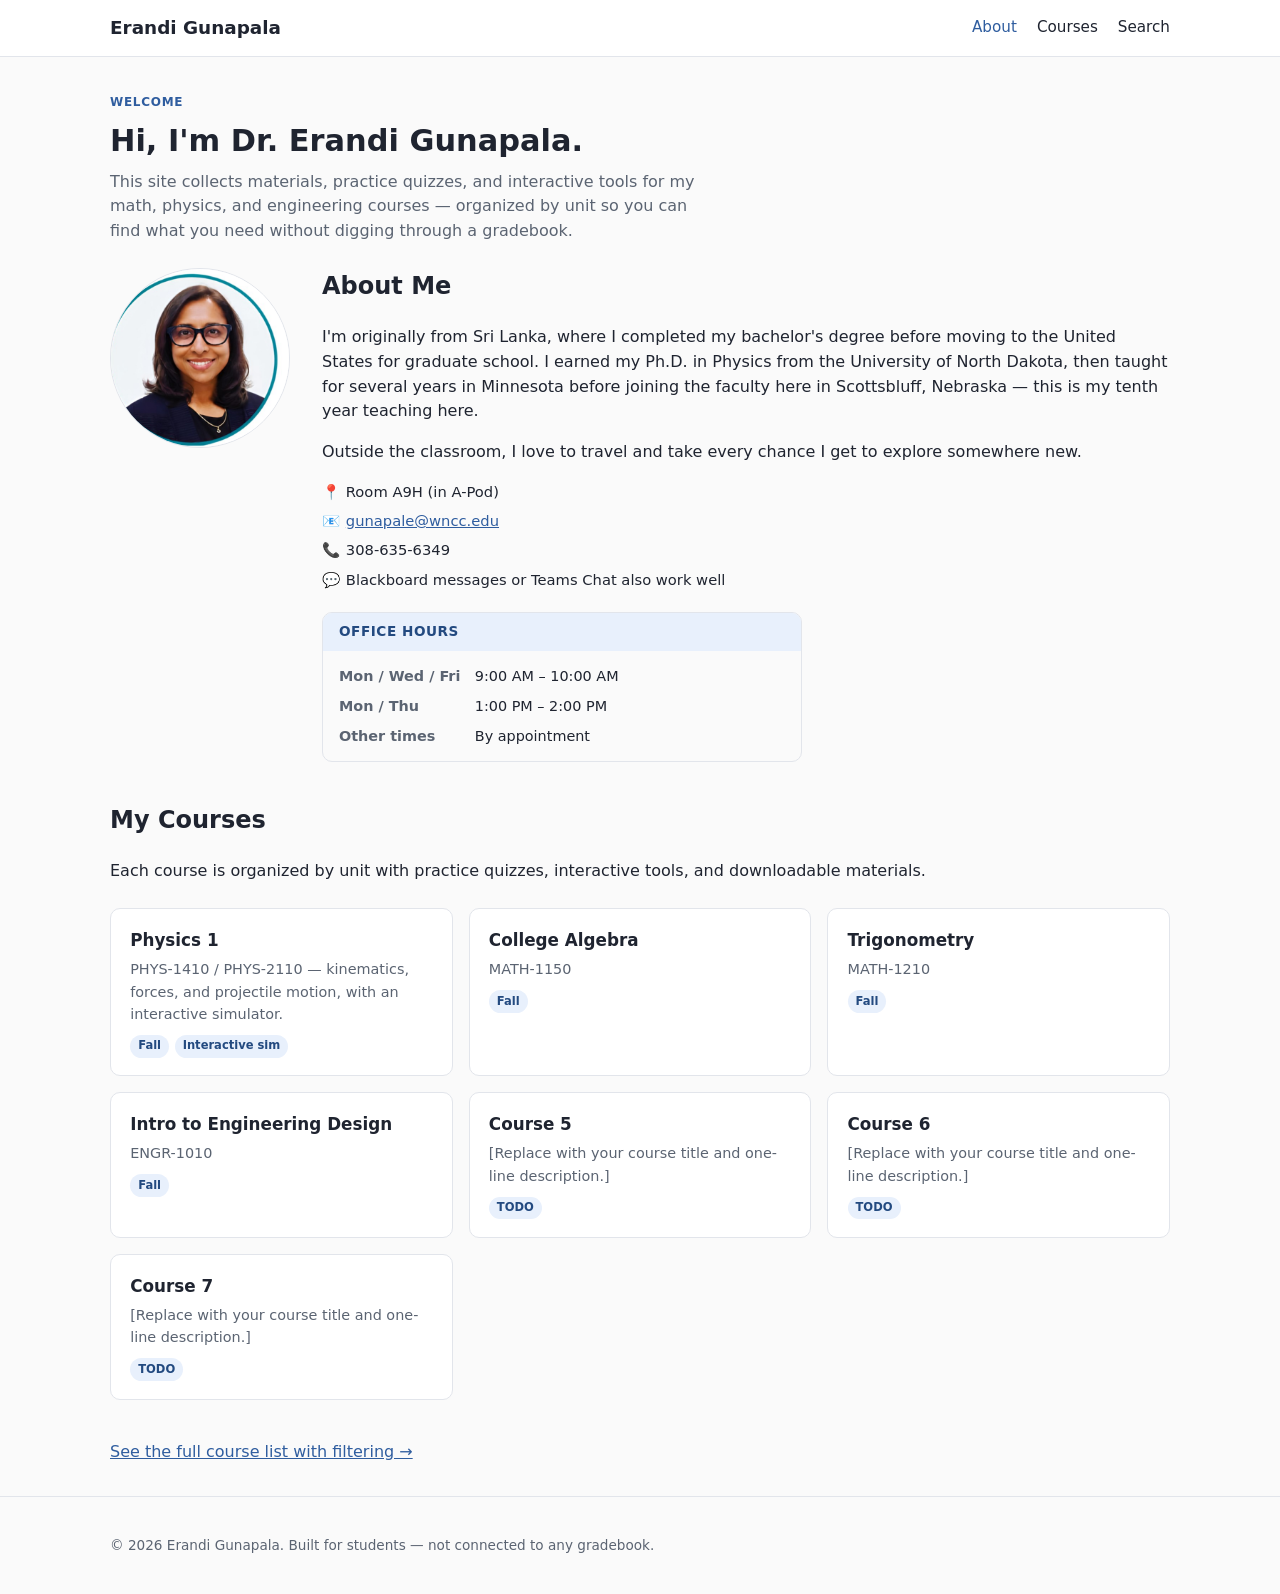
==== index.html @ 8fa35dff "Initial Site" ====
<!DOCTYPE html>
<html lang="en">
<head>
<meta charset="UTF-8" />
<meta name="viewport" content="width=device-width, initial-scale=1.0" />
<title>Erandi Gunapala — Course Site</title>
<meta name="description" content="Profile and course hub for Dr. Erandi Gunapala's math, physics, and engineering courses." />
<link rel="stylesheet" href="assets/css/style.css" />
</head>
<body data-nav-id="home">

<header class="site-header">
  <div class="container">
    <a class="site-title" href="index.html">Erandi Gunapala</a>
    <button class="nav-toggle" aria-expanded="false" aria-label="Toggle menu">☰</button>
    <nav class="site-nav">
      <a href="index.html" data-nav-id="home">About</a>
      <a href="courses/index.html" data-nav-id="courses">Courses</a>
      <a href="search.html" data-nav-id="search">Search</a>
    </nav>
  </div>
</header>

<main class="container">

  <section class="page-hero">
    <p class="eyebrow">Welcome</p>
    <h1>Hi, I'm Dr. Erandi Gunapala.</h1>
    <p class="lede">
      This site collects materials, practice quizzes, and interactive tools
      for my math, physics, and engineering courses — organized by unit so
      you can find what you need without digging through a gradebook.
    </p>
  </section>

  <section class="profile-layout">
    <div class="profile-photo">
      <img src="assets/img/profile.jpg" alt="Dr. Erandi Gunapala" />
    </div>
    <div>
      <h2 style="margin-top:0;">About Me</h2>
      <p>
        I'm originally from Sri Lanka, where I completed my bachelor's
        degree before moving to the United States for graduate school. I
        earned my Ph.D. in Physics from the University of North Dakota, then
        taught for several years in Minnesota before joining the faculty
        here in Scottsbluff, Nebraska — this is my tenth year teaching here.
      </p>
      <p>
        Outside the classroom, I love to travel and take every chance I get
        to explore somewhere new.
      </p>

      <ul class="contact-list">
        <li><span class="contact-icon">📍</span> Room A9H (in A-Pod)</li>
        <li><span class="contact-icon">📧</span> <a href="mailto:gunapale@wncc.edu">gunapale@wncc.edu</a></li>
        <li><span class="contact-icon">📞</span> 308-635-6349</li>
        <li><span class="contact-icon">💬</span> Blackboard messages or Teams Chat also work well</li>
      </ul>

      <div class="office-hours">
        <h3>Office Hours</h3>
        <dl>
          <dt>Mon / Wed / Fri</dt>
          <dd>9:00 AM – 10:00 AM</dd>
          <dt>Mon / Thu</dt>
          <dd>1:00 PM – 2:00 PM</dd>
          <dt>Other times</dt>
          <dd>By appointment</dd>
        </dl>
      </div>
    </div>
  </section>

  <section>
    <h2>My Courses</h2>
    <p class="lede">Each course is organized by unit with practice quizzes, interactive tools, and downloadable materials.</p>

    <div class="card-grid">
      <a class="card" href="courses/course-1-physics/index.html">
        <h3>Physics 1</h3>
        <p>PHYS-1410 / PHYS-2110 — kinematics, forces, and projectile motion, with an interactive simulator.</p>
        <div class="tag-row"><span class="tag">Fall</span><span class="tag">Interactive sim</span></div>
      </a>
      <a class="card" href="courses/math-1150/index.html">
        <h3>College Algebra</h3>
        <p>MATH-1150</p>
        <div class="tag-row"><span class="tag">Fall</span></div>
      </a>
      <a class="card" href="courses/trig-1210/index.html">
        <h3>Trigonometry</h3>
        <p>MATH-1210</p>
        <div class="tag-row"><span class="tag">Fall</span></div>
      </a>
      <a class="card" href="courses/engr-1010/index.html">
        <h3>Intro to Engineering Design</h3>
        <p>ENGR-1010</p>
        <div class="tag-row"><span class="tag">Fall</span></div>
      </a>
      <a class="card" href="courses/course-5/index.html">
        <h3>Course 5</h3>
        <p>[Replace with your course title and one-line description.]</p>
        <div class="tag-row"><span class="tag">TODO</span></div>
      </a>
      <a class="card" href="courses/course-6/index.html">
        <h3>Course 6</h3>
        <p>[Replace with your course title and one-line description.]</p>
        <div class="tag-row"><span class="tag">TODO</span></div>
      </a>
      <a class="card" href="courses/course-7/index.html">
        <h3>Course 7</h3>
        <p>[Replace with your course title and one-line description.]</p>
        <div class="tag-row"><span class="tag">TODO</span></div>
      </a>
    </div>
    <p><a href="courses/index.html">See the full course list with filtering →</a></p>
  </section>

</main>

<footer class="site-footer">
  <div class="container">
    <p>&copy; <span id="year"></span> Erandi Gunapala. Built for students — not connected to any gradebook.</p>
  </div>
</footer>

<script>document.getElementById("year").textContent = new Date().getFullYear();</script>
<script src="assets/js/nav.js"></script>
</body>
</html>
---- assets/css/style.css ----
/* =========================================================
   Course Site — shared stylesheet
   Plain CSS, no build step. Edit the variables below to
   reskin the whole site (colors, fonts, spacing).
   ========================================================= */

:root {
  --color-bg: #fafafa;
  --color-surface: #ffffff;
  --color-text: #1f2430;
  --color-text-muted: #5b6472;
  --color-border: #e2e5eb;
  --color-primary: #2f5d9f;
  --color-primary-dark: #234a80;
  --color-primary-light: #e8f0fc;
  --color-success: #1e7d43;
  --color-success-bg: #e7f6ec;
  --color-error: #b3261e;
  --color-error-bg: #fbe9e8;
  --radius: 10px;
  --max-width: 1100px;
  --font-body: system-ui, -apple-system, "Segoe UI", Roboto, Helvetica, Arial, sans-serif;
  --font-mono: ui-monospace, SFMono-Regular, Menlo, Consolas, monospace;
}

* { box-sizing: border-box; }

html { scroll-behavior: smooth; }

body {
  margin: 0;
  font-family: var(--font-body);
  color: var(--color-text);
  background: var(--color-bg);
  line-height: 1.55;
}

a { color: var(--color-primary); }
a:hover { color: var(--color-primary-dark); }

img { max-width: 100%; }

.container {
  max-width: var(--max-width);
  margin: 0 auto;
  padding: 0 1.25rem;
}

/* ---------- Header / site nav ---------- */

.site-header {
  background: var(--color-surface);
  border-bottom: 1px solid var(--color-border);
  position: sticky;
  top: 0;
  z-index: 50;
}

.site-header .container {
  display: flex;
  align-items: center;
  justify-content: space-between;
  padding-top: 0.85rem;
  padding-bottom: 0.85rem;
}

.site-title {
  font-weight: 700;
  font-size: 1.15rem;
  text-decoration: none;
  color: var(--color-text);
}

.site-nav {
  display: flex;
  gap: 1.25rem;
  align-items: center;
}

.site-nav a {
  text-decoration: none;
  color: var(--color-text);
  font-weight: 500;
  font-size: 0.95rem;
}

.site-nav a:hover,
.site-nav a[aria-current="page"] {
  color: var(--color-primary);
}

.nav-toggle {
  display: none;
  background: none;
  border: 1px solid var(--color-border);
  border-radius: 8px;
  padding: 0.4rem 0.6rem;
  font-size: 1rem;
  cursor: pointer;
}

@media (max-width: 720px) {
  .nav-toggle { display: inline-flex; }
  .site-nav {
    position: absolute;
    top: 100%;
    left: 0;
    right: 0;
    background: var(--color-surface);
    border-bottom: 1px solid var(--color-border);
    flex-direction: column;
    align-items: flex-start;
    padding: 0.75rem 1.25rem 1rem;
    gap: 0.6rem;
    display: none;
  }
  .site-nav.is-open { display: flex; }
}

/* ---------- Hero / page header ---------- */

.page-hero {
  padding: 2.25rem 0 1.5rem;
}

.page-hero h1 {
  margin: 0 0 0.35rem;
  font-size: 1.9rem;
}

.page-hero p.lede {
  color: var(--color-text-muted);
  max-width: 60ch;
  margin: 0;
}

.eyebrow {
  text-transform: uppercase;
  letter-spacing: 0.06em;
  font-size: 0.75rem;
  font-weight: 700;
  color: var(--color-primary);
  margin: 0 0 0.35rem;
}

/* ---------- Cards (profile, course listing) ---------- */

.card-grid {
  display: grid;
  grid-template-columns: repeat(auto-fill, minmax(260px, 1fr));
  gap: 1rem;
  margin: 1.5rem 0 2.5rem;
}

.card {
  background: var(--color-surface);
  border: 1px solid var(--color-border);
  border-radius: var(--radius);
  padding: 1.1rem 1.2rem;
  text-decoration: none;
  color: inherit;
  display: block;
  transition: box-shadow 0.15s ease, transform 0.15s ease;
}

.card:hover {
  box-shadow: 0 6px 18px rgba(20, 30, 60, 0.08);
  transform: translateY(-2px);
}

.card h3 {
  margin: 0 0 0.35rem;
  font-size: 1.05rem;
  color: var(--color-text);
}

.card p {
  margin: 0;
  font-size: 0.9rem;
  color: var(--color-text-muted);
}

.tag-row {
  margin-top: 0.6rem;
  display: flex;
  flex-wrap: wrap;
  gap: 0.35rem;
}

.tag {
  font-size: 0.72rem;
  background: var(--color-primary-light);
  color: var(--color-primary-dark);
  padding: 0.15rem 0.5rem;
  border-radius: 999px;
  font-weight: 600;
}

/* ---------- Profile page ---------- */

.profile-layout {
  display: grid;
  grid-template-columns: 180px 1fr;
  gap: 2rem;
  align-items: start;
  margin-bottom: 2.5rem;
}

@media (max-width: 640px) {
  .profile-layout { grid-template-columns: 1fr; }
}

.profile-photo {
  width: 100%;
  aspect-ratio: 1 / 1;
  border-radius: 50%;
  background: var(--color-primary-light);
  display: flex;
  align-items: center;
  justify-content: center;
  color: var(--color-primary-dark);
  font-weight: 700;
  font-size: 2rem;
  border: 1px solid var(--color-border);
  overflow: hidden;
}

.profile-photo img { width: 100%; height: 100%; object-fit: cover; }

.contact-list {
  list-style: none;
  padding: 0;
  margin: 1rem 0 0;
  display: flex;
  flex-direction: column;
  gap: 0.4rem;
  font-size: 0.92rem;
}

.contact-list .contact-icon {
  display: inline-block;
  width: 1.3em;
}

/* ---------- Office hours callout ---------- */

.office-hours {
  margin-top: 1.25rem;
  border: 1px solid var(--color-border);
  border-radius: var(--radius);
  overflow: hidden;
  max-width: 30rem;
}

.office-hours h3 {
  margin: 0;
  background: var(--color-primary-light);
  color: var(--color-primary-dark);
  font-size: 0.85rem;
  text-transform: uppercase;
  letter-spacing: 0.04em;
  padding: 0.55rem 1rem;
}

.office-hours dl {
  margin: 0;
  padding: 0.85rem 1rem;
  display: grid;
  grid-template-columns: auto 1fr;
  column-gap: 0.9rem;
  row-gap: 0.5rem;
  font-size: 0.9rem;
}

.office-hours dt {
  color: var(--color-text-muted);
  font-weight: 600;
  white-space: nowrap;
}

.office-hours dd {
  margin: 0;
}

/* ---------- Course page layout ---------- */

.course-layout {
  display: grid;
  grid-template-columns: 240px 1fr;
  gap: 2rem;
  padding-bottom: 3rem;
}

@media (max-width: 800px) {
  .course-layout { grid-template-columns: 1fr; }
}

.unit-nav {
  position: sticky;
  top: 4.5rem;
  align-self: start;
  border: 1px solid var(--color-border);
  background: var(--color-surface);
  border-radius: var(--radius);
  padding: 1rem;
}

@media (max-width: 800px) {
  .unit-nav { position: static; }
}

.unit-nav h2 {
  font-size: 0.8rem;
  text-transform: uppercase;
  letter-spacing: 0.05em;
  color: var(--color-text-muted);
  margin: 0 0 0.6rem;
}

.unit-nav ol {
  list-style: none;
  margin: 0;
  padding: 0;
  display: flex;
  flex-direction: column;
  gap: 0.3rem;
}

.unit-nav a {
  display: block;
  text-decoration: none;
  color: var(--color-text);
  font-size: 0.9rem;
  padding: 0.35rem 0.5rem;
  border-radius: 6px;
}

.unit-nav a:hover { background: var(--color-primary-light); }
.unit-nav a.active { background: var(--color-primary-light); color: var(--color-primary-dark); font-weight: 600; }

/* ---------- Filter / search box ---------- */

.filter-box {
  display: flex;
  gap: 0.5rem;
  margin: 0.5rem 0 1.25rem;
}

.filter-box input[type="search"] {
  flex: 1;
  padding: 0.55rem 0.8rem;
  border: 1px solid var(--color-border);
  border-radius: 8px;
  font-size: 0.95rem;
}

.filter-count {
  font-size: 0.85rem;
  color: var(--color-text-muted);
  margin: 0 0 0.75rem;
}

.no-results {
  color: var(--color-text-muted);
  font-style: italic;
  padding: 1rem 0;
}

/* ---------- Collapsible units ---------- */

.unit {
  background: var(--color-surface);
  border: 1px solid var(--color-border);
  border-radius: var(--radius);
  margin-bottom: 0.9rem;
  scroll-margin-top: 4.5rem;
  overflow: hidden;
}

.unit > summary {
  cursor: pointer;
  padding: 0.9rem 1.1rem;
  font-weight: 600;
  font-size: 1.02rem;
  list-style: none;
  display: flex;
  align-items: center;
  justify-content: space-between;
  gap: 0.75rem;
}

.unit > summary::-webkit-details-marker { display: none; }

.unit > summary .unit-meta {
  font-weight: 400;
  font-size: 0.82rem;
  color: var(--color-text-muted);
}

.unit > summary::after {
  content: "+";
  font-size: 1.3rem;
  line-height: 1;
  color: var(--color-primary);
  flex-shrink: 0;
}

.unit[open] > summary::after { content: "\2212"; }

.unit-body {
  padding: 0 1.1rem 1.1rem;
  border-top: 1px solid var(--color-border);
}

.unit-body > * + * { margin-top: 0.9rem; }

.collapse-controls {
  margin: 0.5rem 0 1rem;
  display: flex;
  gap: 0.6rem;
}

.btn {
  font: inherit;
  font-size: 0.85rem;
  font-weight: 600;
  padding: 0.4rem 0.8rem;
  border-radius: 8px;
  border: 1px solid var(--color-border);
  background: var(--color-surface);
  cursor: pointer;
  color: var(--color-text);
}

.btn:hover { border-color: var(--color-primary); color: var(--color-primary); }

.btn-primary {
  background: var(--color-primary);
  border-color: var(--color-primary);
  color: #fff;
}

.btn-primary:hover { background: var(--color-primary-dark); color: #fff; }

/* ---------- Downloadable files ---------- */

.file-list {
  list-style: none;
  margin: 0;
  padding: 0;
  display: flex;
  flex-direction: column;
  gap: 0.4rem;
}

.file-list a {
  display: flex;
  align-items: center;
  gap: 0.5rem;
  text-decoration: none;
  padding: 0.5rem 0.7rem;
  border: 1px solid var(--color-border);
  border-radius: 8px;
  font-size: 0.9rem;
  color: var(--color-text);
}

.file-list a:hover { border-color: var(--color-primary); background: var(--color-primary-light); }

.file-icon {
  font-size: 1rem;
}

/* ---------- Quiz widget ---------- */

.quiz {
  border: 1px solid var(--color-border);
  border-radius: var(--radius);
  padding: 1rem 1.1rem;
  background: #fcfcfd;
}

.quiz-question {
  margin-bottom: 1.1rem;
}

.quiz-question:last-child { margin-bottom: 0; }

.quiz-question p.q-text {
  font-weight: 600;
  margin: 0 0 0.5rem;
}

.quiz-options {
  list-style: none;
  padding: 0;
  margin: 0 0 0.5rem;
  display: flex;
  flex-direction: column;
  gap: 0.4rem;
}

.quiz-options label {
  display: flex;
  align-items: center;
  gap: 0.5rem;
  padding: 0.45rem 0.6rem;
  border: 1px solid var(--color-border);
  border-radius: 8px;
  cursor: pointer;
  font-size: 0.92rem;
}

.quiz-options label:hover { border-color: var(--color-primary); }

.quiz-options label.is-correct {
  border-color: var(--color-success);
  background: var(--color-success-bg);
}

.quiz-options label.is-incorrect {
  border-color: var(--color-error);
  background: var(--color-error-bg);
}

.quiz-feedback {
  font-size: 0.88rem;
  padding: 0.5rem 0.7rem;
  border-radius: 8px;
  margin-top: 0.4rem;
  display: none;
}

.quiz-feedback.is-visible { display: block; }
.quiz-feedback.is-correct { background: var(--color-success-bg); color: var(--color-success); }
.quiz-feedback.is-incorrect { background: var(--color-error-bg); color: var(--color-error); }

.quiz-score {
  margin-top: 1rem;
  font-weight: 600;
  font-size: 0.92rem;
  color: var(--color-text-muted);
}

/* ---------- Projectile simulator ---------- */

.sim-wrap {
  border: 1px solid var(--color-border);
  border-radius: var(--radius);
  padding: 1rem 1.1rem;
  background: #fcfcfd;
}

.sim-layout {
  display: grid;
  grid-template-columns: 1fr 220px;
  gap: 1rem;
}

@media (max-width: 640px) {
  .sim-layout { grid-template-columns: 1fr; }
}

.sim-canvas-box canvas {
  width: 100%;
  height: auto;
  background: linear-gradient(#eaf2fd, #ffffff 70%);
  border: 1px solid var(--color-border);
  border-radius: 8px;
  display: block;
}

.sim-controls {
  display: flex;
  flex-direction: column;
  gap: 0.85rem;
  font-size: 0.85rem;
}

.sim-controls label {
  display: flex;
  flex-direction: column;
  gap: 0.25rem;
  font-weight: 600;
}

.sim-controls output {
  font-weight: 400;
  color: var(--color-text-muted);
}

.sim-controls select,
.sim-controls input[type="range"] {
  width: 100%;
}

.sim-readout {
  margin-top: 0.5rem;
  border-top: 1px solid var(--color-border);
  padding-top: 0.6rem;
  display: grid;
  gap: 0.25rem;
  font-size: 0.85rem;
  color: var(--color-text-muted);
}

.sim-readout strong { color: var(--color-text); }

.sim-buttons {
  display: flex;
  gap: 0.5rem;
}

/* ---------- Search page ---------- */

.search-hero input[type="search"] {
  width: 100%;
  padding: 0.75rem 1rem;
  font-size: 1.05rem;
  border: 1px solid var(--color-border);
  border-radius: 10px;
}

.result-list {
  list-style: none;
  margin: 1.5rem 0;
  padding: 0;
  display: flex;
  flex-direction: column;
  gap: 0.7rem;
}

.result-item {
  border: 1px solid var(--color-border);
  border-radius: var(--radius);
  padding: 0.85rem 1rem;
}

.result-item a {
  font-weight: 600;
  text-decoration: none;
}

.result-item .result-meta {
  font-size: 0.8rem;
  color: var(--color-text-muted);
  margin-top: 0.2rem;
}

/* ---------- Footer ---------- */

.site-footer {
  border-top: 1px solid var(--color-border);
  padding: 1.5rem 0;
  color: var(--color-text-muted);
  font-size: 0.85rem;
  margin-top: 2rem;
}

.placeholder-note {
  font-size: 0.82rem;
  background: #fff8e6;
  border: 1px solid #f0dfa8;
  color: #6b5406;
  padding: 0.6rem 0.8rem;
  border-radius: 8px;
  margin: 0.75rem 0;
}
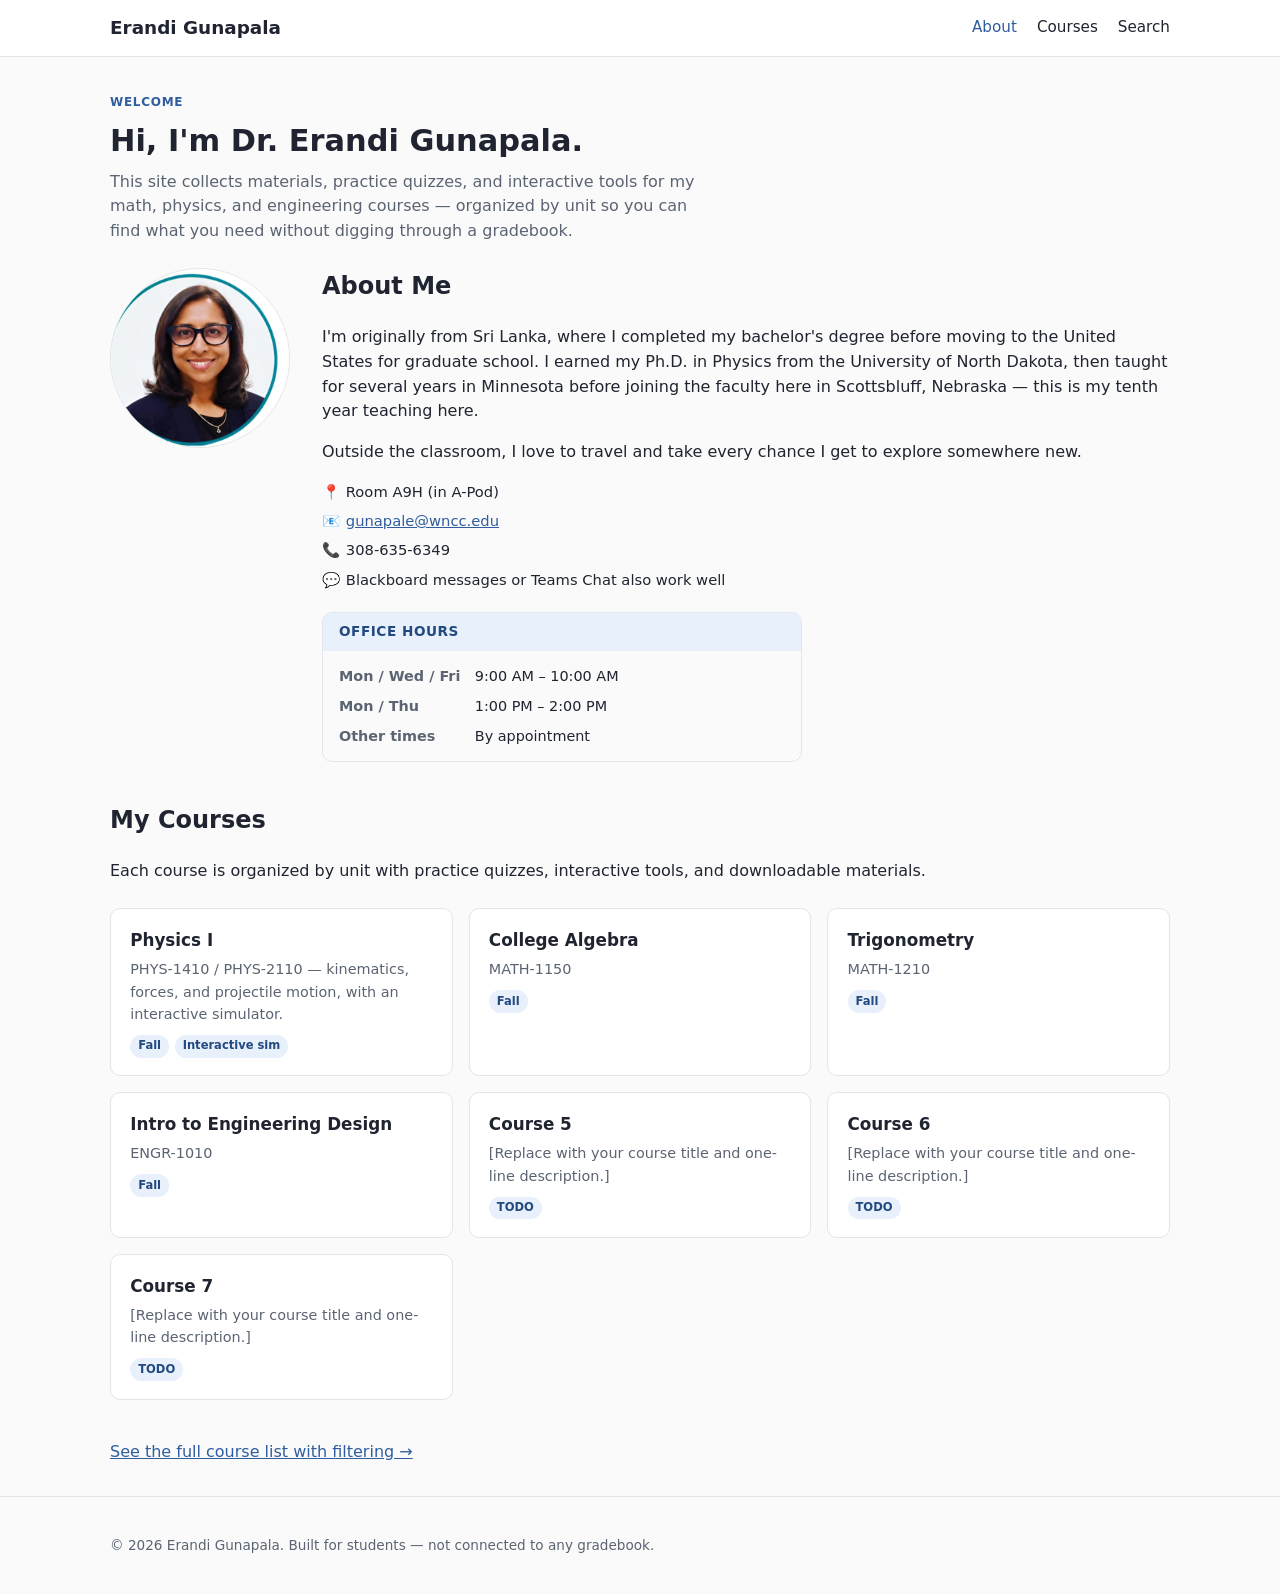
==== commit 9a1784dc: "Initial Site" ====
--- a/index.html
+++ b/index.html
@@ -78,7 +78,7 @@
 
     <div class="card-grid">
       <a class="card" href="courses/course-1-physics/index.html">
-        <h3>Physics 1</h3>
+        <h3>Physics I</h3>
         <p>PHYS-1410 / PHYS-2110 — kinematics, forces, and projectile motion, with an interactive simulator.</p>
         <div class="tag-row"><span class="tag">Fall</span><span class="tag">Interactive sim</span></div>
       </a>
--- a/assets/css/style.css
+++ b/assets/css/style.css
@@ -244,7 +244,8 @@
 
 /* ---------- Office hours callout ---------- */
 
-.office-hours {
+.office-hours,
+.info-box {
   margin-top: 1.25rem;
   border: 1px solid var(--color-border);
   border-radius: var(--radius);
@@ -252,7 +253,8 @@
   max-width: 30rem;
 }
 
-.office-hours h3 {
+.office-hours h3,
+.info-box h3 {
   margin: 0;
   background: var(--color-primary-light);
   color: var(--color-primary-dark);
@@ -262,7 +264,8 @@
   padding: 0.55rem 1rem;
 }
 
-.office-hours dl {
+.office-hours dl,
+.info-box dl {
   margin: 0;
   padding: 0.85rem 1rem;
   display: grid;
@@ -272,14 +275,71 @@
   font-size: 0.9rem;
 }
 
-.office-hours dt {
+.office-hours dt,
+.info-box dt {
   color: var(--color-text-muted);
   font-weight: 600;
   white-space: nowrap;
 }
 
-.office-hours dd {
+.office-hours dd,
+.info-box dd {
   margin: 0;
+}
+
+/* Course info boxes sit side-by-side on wide screens instead of stacking. */
+.info-box-row {
+  display: flex;
+  flex-wrap: wrap;
+  gap: 1rem;
+  margin: 1rem 0 1.75rem;
+}
+
+.info-box-row .info-box {
+  margin-top: 0;
+  flex: 1 1 260px;
+  max-width: none;
+}
+
+.track-table {
+  width: 100%;
+  border-collapse: collapse;
+  font-size: 0.9rem;
+  margin: 0.75rem 0;
+}
+
+.track-table th,
+.track-table td {
+  text-align: left;
+  padding: 0.5rem 0.7rem;
+  border-bottom: 1px solid var(--color-border);
+  vertical-align: top;
+}
+
+.track-table th {
+  font-size: 0.75rem;
+  text-transform: uppercase;
+  letter-spacing: 0.04em;
+  color: var(--color-text-muted);
+}
+
+.topic-list {
+  margin: 0.5rem 0 0;
+  padding-left: 1.2rem;
+}
+
+.topic-list li {
+  margin-bottom: 0.3rem;
+}
+
+.topic-list .chapter-label {
+  font-weight: 600;
+  color: var(--color-text-muted);
+  font-size: 0.82rem;
+  display: block;
+  margin: 0.7rem 0 0.2rem;
+  text-transform: uppercase;
+  letter-spacing: 0.03em;
 }
 
 /* ---------- Course page layout ---------- */
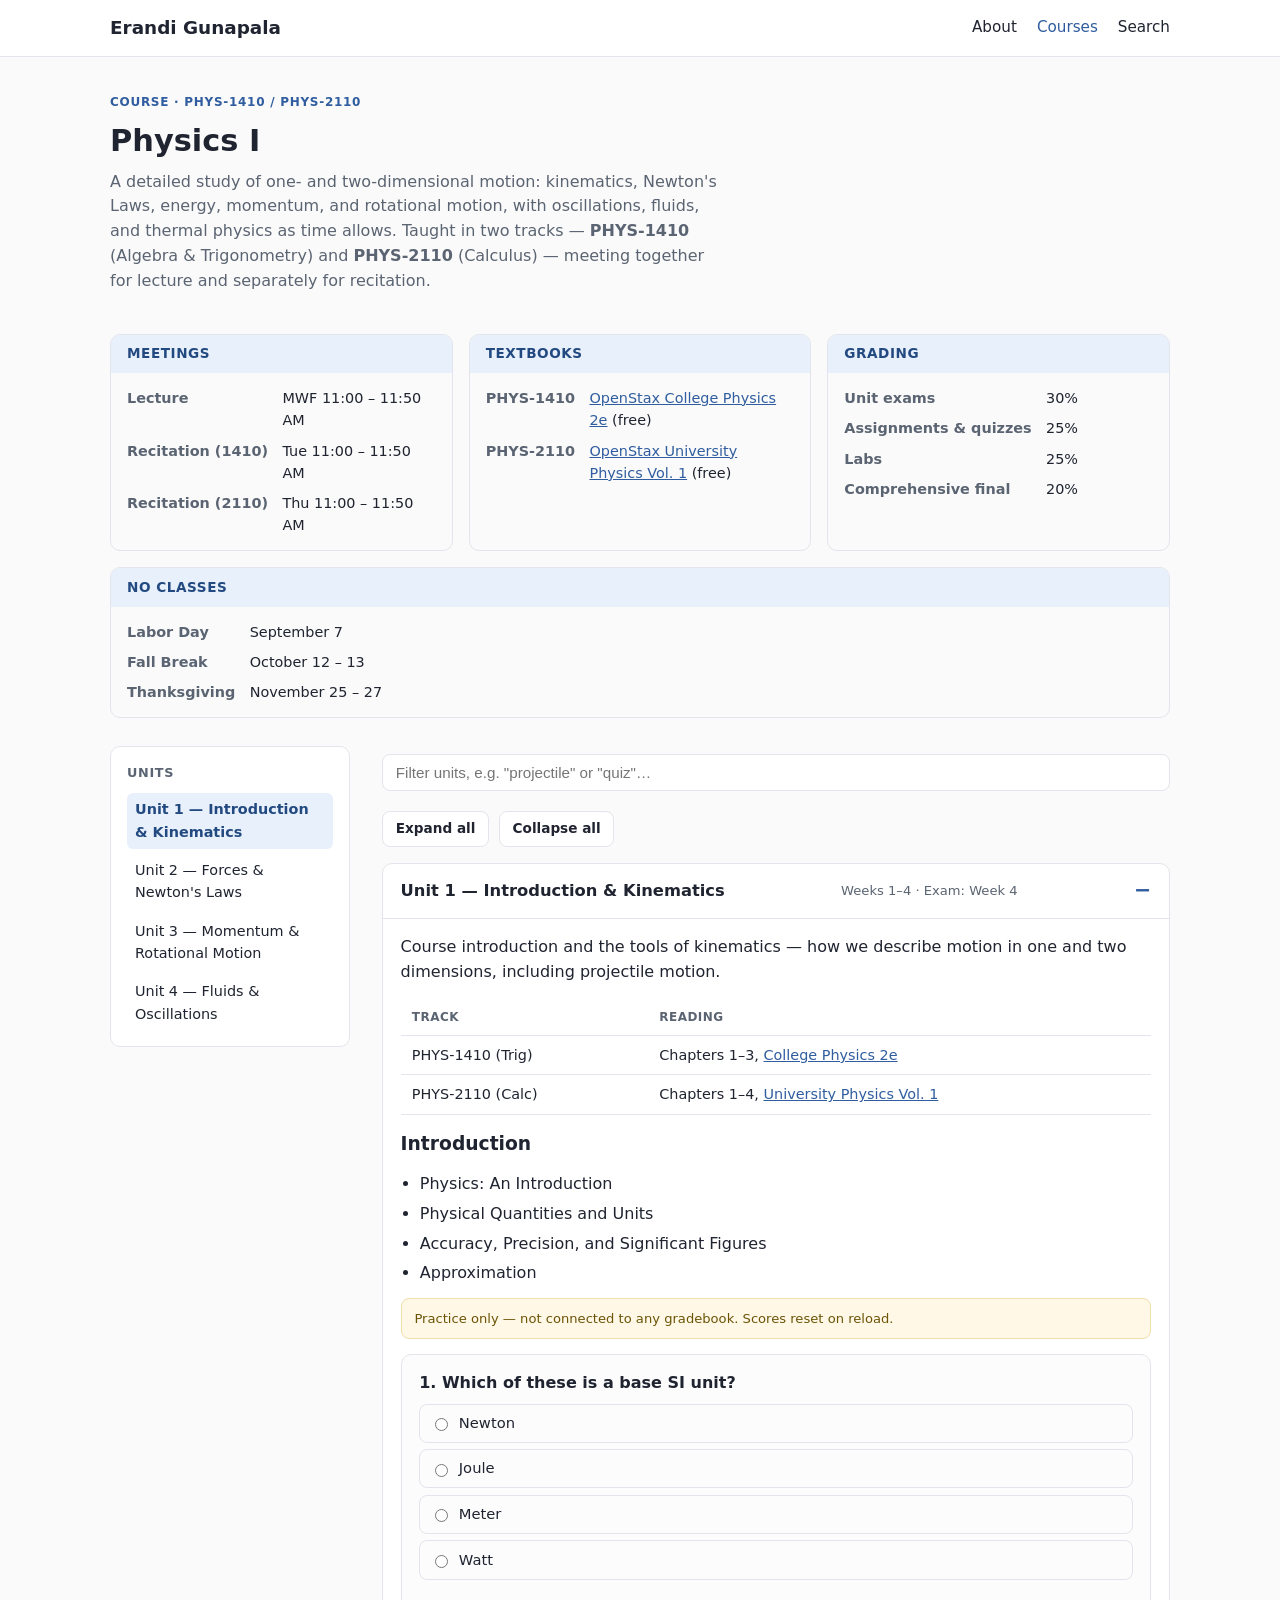
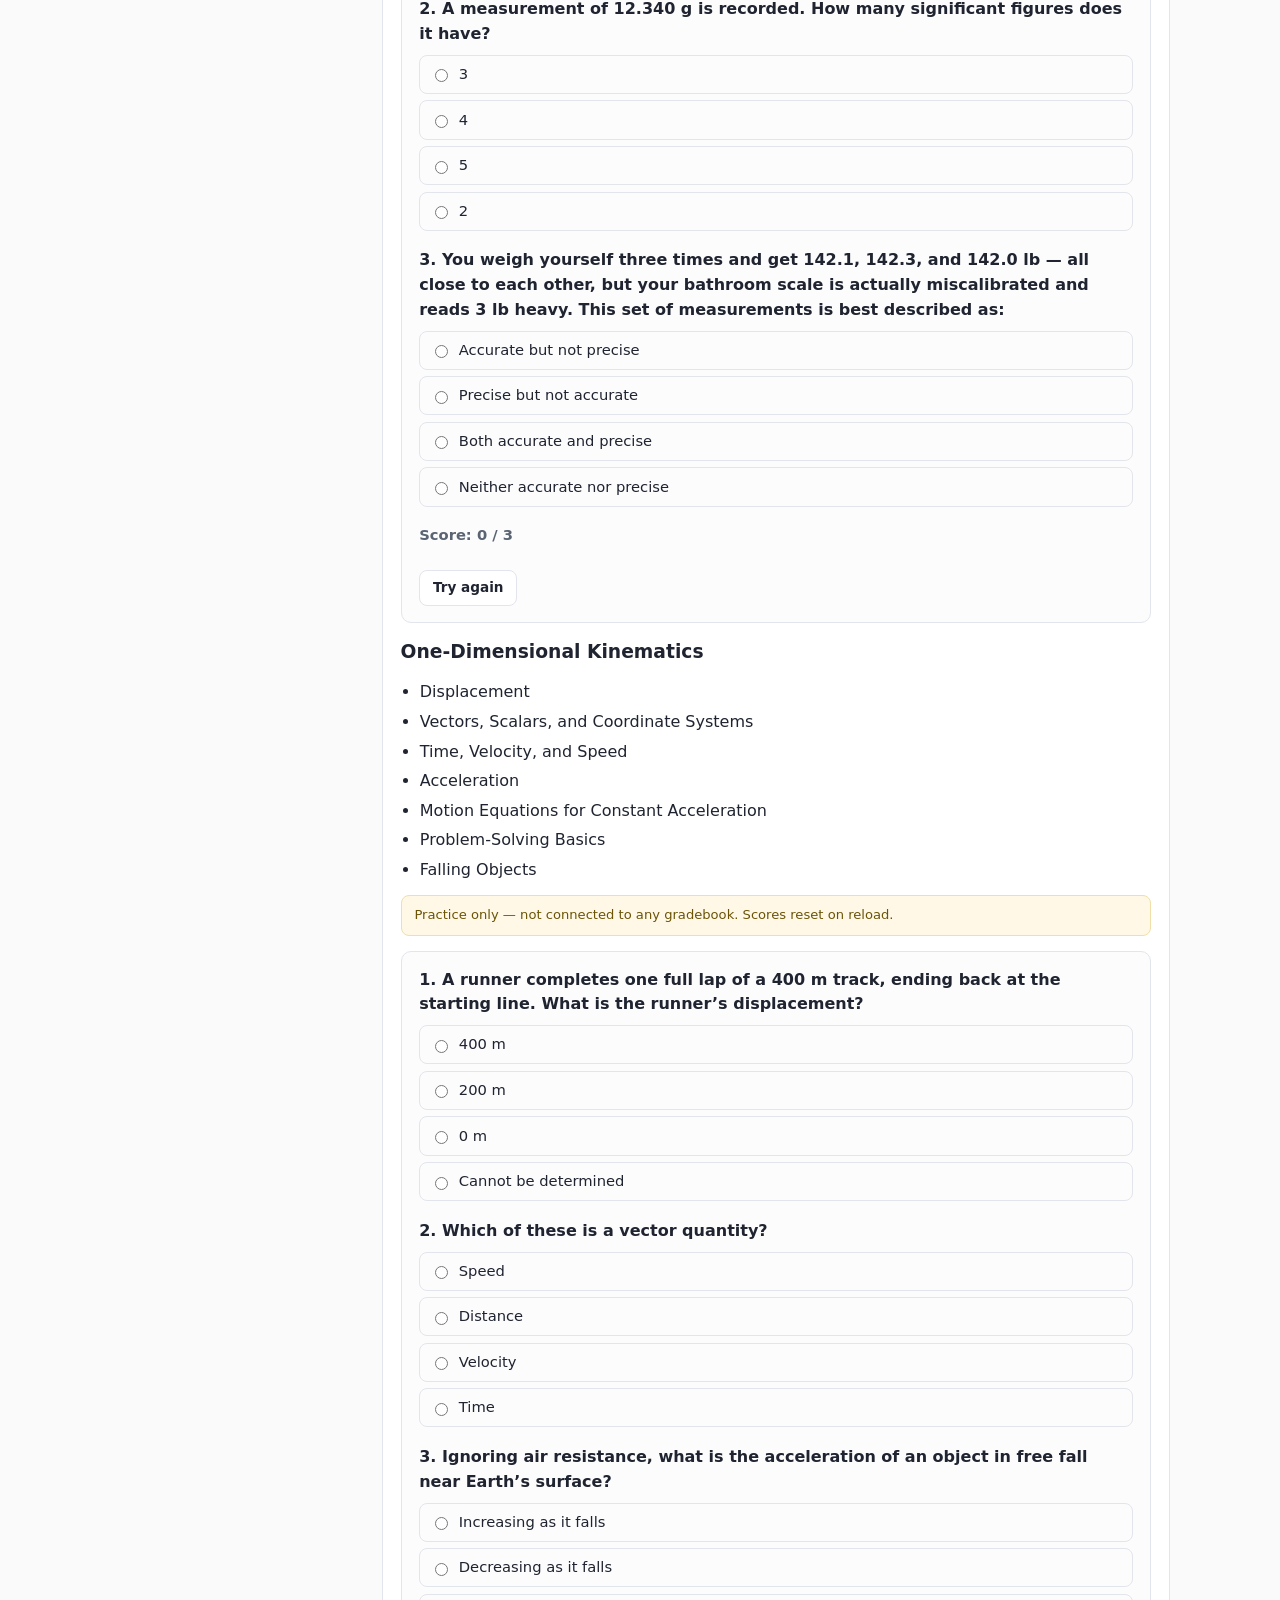
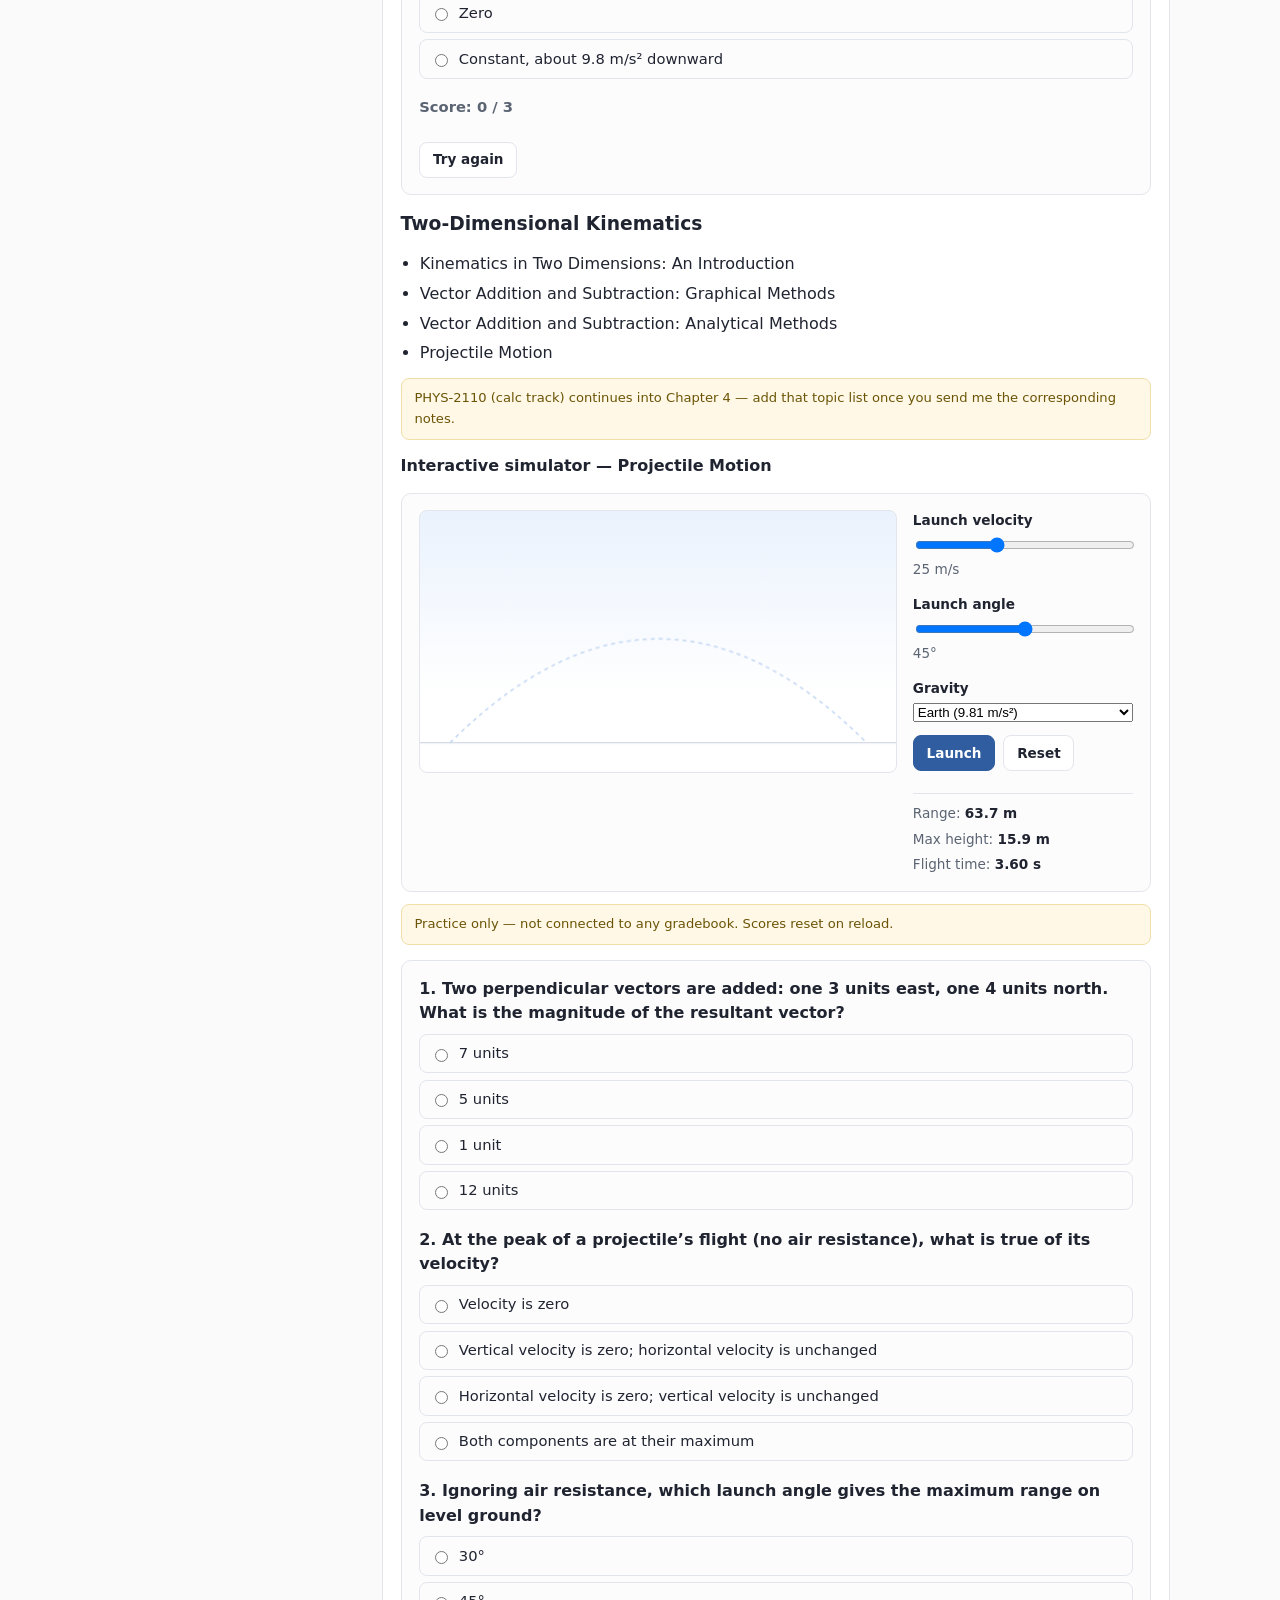
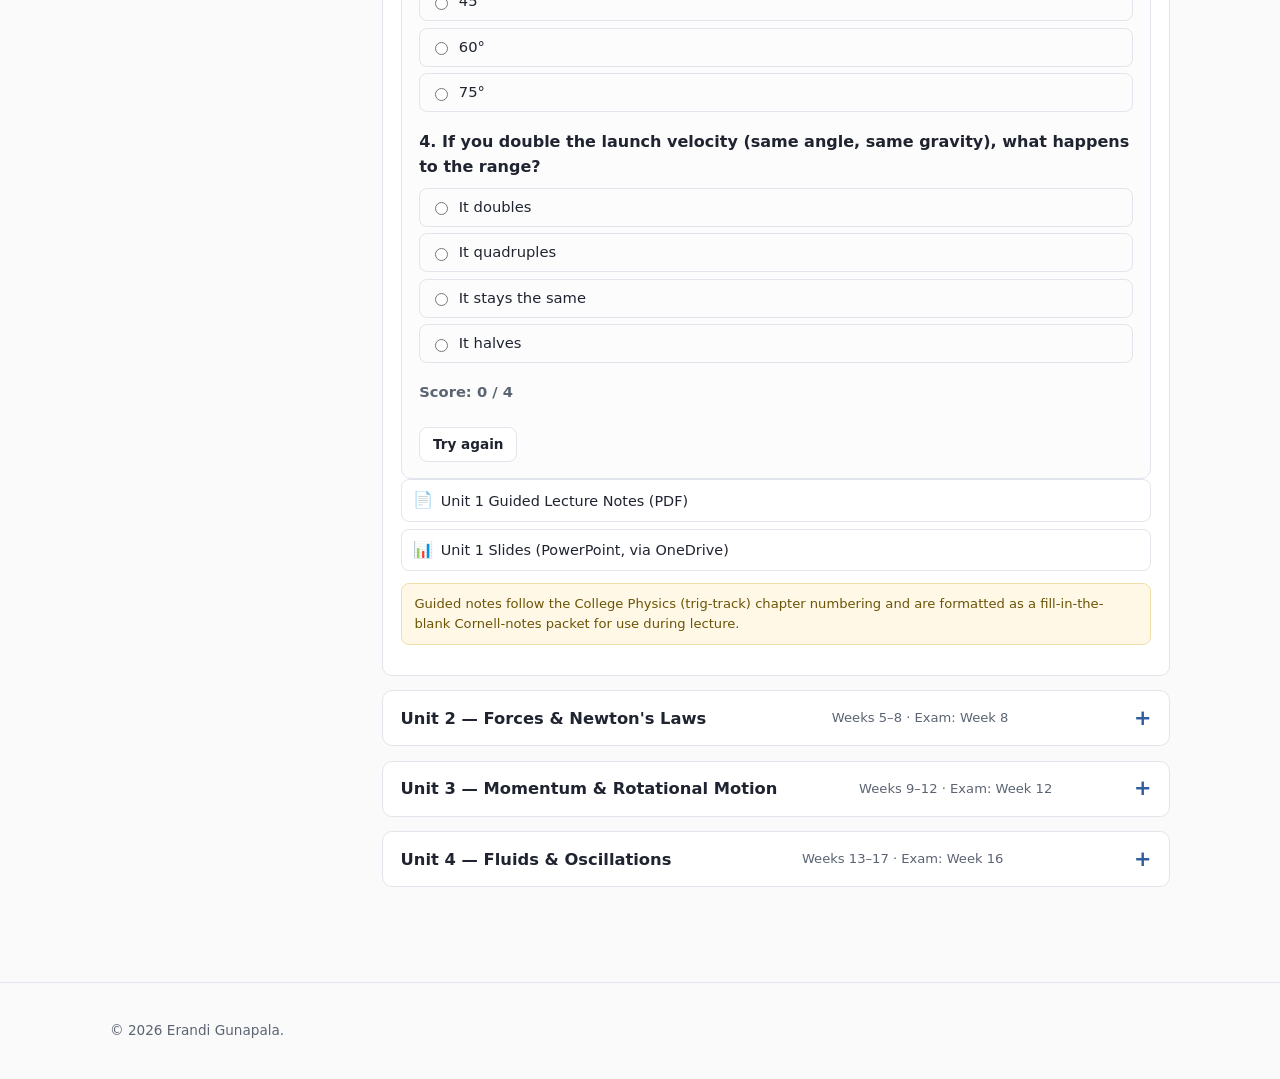
==== commit bd9059bf: "Add files via upload" ====
--- a/index.html
+++ b/index.html
@@ -3,20 +3,19 @@
 <head>
 <meta charset="UTF-8" />
 <meta name="viewport" content="width=device-width, initial-scale=1.0" />
-<title>Erandi Gunapala — Course Site</title>
-<meta name="description" content="Profile and course hub for Dr. Erandi Gunapala's math, physics, and engineering courses." />
-<link rel="stylesheet" href="assets/css/style.css" />
+<title>Physics I — Erandi Gunapala</title>
+<link rel="stylesheet" href="../../assets/css/style.css" />
 </head>
-<body data-nav-id="home">
+<body data-nav-id="courses">
 
 <header class="site-header">
   <div class="container">
-    <a class="site-title" href="index.html">Erandi Gunapala</a>
+    <a class="site-title" href="../../index.html">Erandi Gunapala</a>
     <button class="nav-toggle" aria-expanded="false" aria-label="Toggle menu">☰</button>
     <nav class="site-nav">
-      <a href="index.html" data-nav-id="home">About</a>
-      <a href="courses/index.html" data-nav-id="courses">Courses</a>
-      <a href="search.html" data-nav-id="search">Search</a>
+      <a href="../../index.html" data-nav-id="home">About</a>
+      <a href="../index.html" data-nav-id="courses">Courses</a>
+      <a href="../../search.html" data-nav-id="search">Search</a>
     </nav>
   </div>
 </header>
@@ -24,107 +23,379 @@
 <main class="container">
 
   <section class="page-hero">
-    <p class="eyebrow">Welcome</p>
-    <h1>Hi, I'm Dr. Erandi Gunapala.</h1>
+    <p class="eyebrow">Course · PHYS-1410 / PHYS-2110</p>
+    <h1>Physics I</h1>
     <p class="lede">
-      This site collects materials, practice quizzes, and interactive tools
-      for my math, physics, and engineering courses — organized by unit so
-      you can find what you need without digging through a gradebook.
+      A detailed study of one- and two-dimensional motion: kinematics,
+      Newton's Laws, energy, momentum, and rotational motion, with
+      oscillations, fluids, and thermal physics as time allows. Taught in
+      two tracks — <strong>PHYS-1410</strong> (Algebra &amp; Trigonometry)
+      and <strong>PHYS-2110</strong> (Calculus) — meeting together for
+      lecture and separately for recitation.
     </p>
   </section>
 
-  <section class="profile-layout">
-    <div class="profile-photo">
-      <img src="assets/img/profile.jpg" alt="Dr. Erandi Gunapala" />
+  <div class="info-box-row">
+    <div class="info-box">
+      <h3>Meetings</h3>
+      <dl>
+        <dt>Lecture</dt>
+        <dd>MWF 11:00 – 11:50 AM</dd>
+        <dt>Recitation (1410)</dt>
+        <dd>Tue 11:00 – 11:50 AM</dd>
+        <dt>Recitation (2110)</dt>
+        <dd>Thu 11:00 – 11:50 AM</dd>
+      </dl>
     </div>
+    <div class="info-box">
+      <h3>Textbooks</h3>
+      <dl>
+        <dt>PHYS-1410</dt>
+        <dd><a href="https://openstax.org/books/college-physics-2e/pages/1-introduction-to-science-and-the-realm-of-physics-physical-quantities-and-units" target="_blank" rel="noopener">OpenStax College Physics 2e</a> (free)</dd>
+        <dt>PHYS-2110</dt>
+        <dd><a href="https://openstax.org/books/university-physics-volume-1/pages/1-introduction" target="_blank" rel="noopener">OpenStax University Physics Vol. 1</a> (free)</dd>
+      </dl>
+    </div>
+    <div class="info-box">
+      <h3>Grading</h3>
+      <dl>
+        <dt>Unit exams</dt>
+        <dd>30%</dd>
+        <dt>Assignments &amp; quizzes</dt>
+        <dd>25%</dd>
+        <dt>Labs</dt>
+        <dd>25%</dd>
+        <dt>Comprehensive final</dt>
+        <dd>20%</dd>
+      </dl>
+    </div>
+    <div class="info-box">
+      <h3>No Classes</h3>
+      <dl>
+        <dt>Labor Day</dt>
+        <dd>September 7</dd>
+        <dt>Fall Break</dt>
+        <dd>October 12 – 13</dd>
+        <dt>Thanksgiving</dt>
+        <dd>November 25 – 27</dd>
+      </dl>
+    </div>
+  </div>
+
+  <div class="course-layout">
+
+    <nav class="unit-nav" aria-label="Units in this course">
+      <h2>Units</h2>
+      <ol>
+        <li><a href="#unit-1">Unit 1 — Introduction &amp; Kinematics</a></li>
+        <li><a href="#unit-2">Unit 2 — Forces &amp; Newton's Laws</a></li>
+        <li><a href="#unit-3">Unit 3 — Momentum &amp; Rotational Motion</a></li>
+        <li><a href="#unit-4">Unit 4 — Fluids &amp; Oscillations</a></li>
+      </ol>
+    </nav>
+
     <div>
-      <h2 style="margin-top:0;">About Me</h2>
-      <p>
-        I'm originally from Sri Lanka, where I completed my bachelor's
-        degree before moving to the United States for graduate school. I
-        earned my Ph.D. in Physics from the University of North Dakota, then
-        taught for several years in Minnesota before joining the faculty
-        here in Scottsbluff, Nebraska — this is my tenth year teaching here.
-      </p>
-      <p>
-        Outside the classroom, I love to travel and take every chance I get
-        to explore somewhere new.
-      </p>
-
-      <ul class="contact-list">
-        <li><span class="contact-icon">📍</span> Room A9H (in A-Pod)</li>
-        <li><span class="contact-icon">📧</span> <a href="mailto:gunapale@wncc.edu">gunapale@wncc.edu</a></li>
-        <li><span class="contact-icon">📞</span> 308-635-6349</li>
-        <li><span class="contact-icon">💬</span> Blackboard messages or Teams Chat also work well</li>
-      </ul>
-
-      <div class="office-hours">
-        <h3>Office Hours</h3>
-        <dl>
-          <dt>Mon / Wed / Fri</dt>
-          <dd>9:00 AM – 10:00 AM</dd>
-          <dt>Mon / Thu</dt>
-          <dd>1:00 PM – 2:00 PM</dd>
-          <dt>Other times</dt>
-          <dd>By appointment</dd>
-        </dl>
+      <div class="filter-box" data-filter-target=".unit" data-filter-empty="#units-empty">
+        <input type="search" placeholder="Filter units, e.g. &quot;projectile&quot; or &quot;quiz&quot;…" aria-label="Filter units" />
       </div>
+      <p class="filter-count" data-filter-count></p>
+
+      <div class="collapse-controls" data-collapse-controls=".unit">
+        <button type="button" class="btn" data-expand-all>Expand all</button>
+        <button type="button" class="btn" data-collapse-all>Collapse all</button>
+      </div>
+
+      <!-- ============ UNIT 1 ============ -->
+      <details open class="unit" id="unit-1" data-title="Unit 1 Introduction One-Dimensional Two-Dimensional Kinematics" data-tags="kinematics vectors scalars displacement velocity acceleration significant figures dimensional analysis projectile motion scientific method">
+        <summary>
+          Unit 1 — Introduction &amp; Kinematics
+          <span class="unit-meta">Weeks 1–4 · Exam: Week 4</span>
+        </summary>
+        <div class="unit-body">
+          <p>
+            Course introduction and the tools of kinematics — how we
+            describe motion in one and two dimensions, including
+            projectile motion.
+          </p>
+
+          <table class="track-table">
+            <thead>
+              <tr><th>Track</th><th>Reading</th></tr>
+            </thead>
+            <tbody>
+              <tr>
+                <td>PHYS-1410 (Trig)</td>
+                <td>Chapters 1–3, <a href="https://openstax.org/books/college-physics-2e/pages/1-introduction-to-science-and-the-realm-of-physics-physical-quantities-and-units" target="_blank" rel="noopener">College Physics 2e</a></td>
+              </tr>
+              <tr>
+                <td>PHYS-2110 (Calc)</td>
+                <td>Chapters 1–4, <a href="https://openstax.org/books/university-physics-volume-1/pages/1-introduction" target="_blank" rel="noopener">University Physics Vol. 1</a></td>
+              </tr>
+            </tbody>
+          </table>
+
+          <h3 style="margin-bottom:0.25rem;">Introduction</h3>
+          <ul class="topic-list">
+            <li>Physics: An Introduction</li>
+            <li>Physical Quantities and Units</li>
+            <li>Accuracy, Precision, and Significant Figures</li>
+            <li>Approximation</li>
+          </ul>
+          <div class="placeholder-note">Practice only — not connected to any gradebook. Scores reset on reload.</div>
+          <div class="quiz" data-quiz-title="Introduction — Self-check quiz" data-quiz='[
+            {
+              "question": "Which of these is a base SI unit?",
+              "choices": ["Newton", "Joule", "Meter", "Watt"],
+              "correctIndex": 2,
+              "explanation": "The meter is one of the seven base SI units. Newtons, joules, and watts are all derived units, built from combinations of the base units."
+            },
+            {
+              "question": "A measurement of 12.340 g is recorded. How many significant figures does it have?",
+              "choices": ["3", "4", "5", "2"],
+              "correctIndex": 2,
+              "explanation": "All non-zero digits are significant, as are zeros between or after significant digits when a decimal point is present — so 1, 2, 3, 4, and the trailing 0 all count: 5 significant figures."
+            },
+            {
+              "question": "You weigh yourself three times and get 142.1, 142.3, and 142.0 lb — all close to each other, but your bathroom scale is actually miscalibrated and reads 3 lb heavy. This set of measurements is best described as:",
+              "choices": ["Accurate but not precise", "Precise but not accurate", "Both accurate and precise", "Neither accurate nor precise"],
+              "correctIndex": 1,
+              "explanation": "Precision is how close repeated measurements are to each other (these are tightly clustered). Accuracy is how close a measurement is to the true value — since the scale is miscalibrated, these readings are precise but not accurate."
+            }
+          ]'></div>
+
+          <h3 style="margin-bottom:0.25rem;">One-Dimensional Kinematics</h3>
+          <ul class="topic-list">
+            <li>Displacement</li>
+            <li>Vectors, Scalars, and Coordinate Systems</li>
+            <li>Time, Velocity, and Speed</li>
+            <li>Acceleration</li>
+            <li>Motion Equations for Constant Acceleration</li>
+            <li>Problem-Solving Basics</li>
+            <li>Falling Objects</li>
+          </ul>
+          <div class="placeholder-note">Practice only — not connected to any gradebook. Scores reset on reload.</div>
+          <div class="quiz" data-quiz-title="One-Dimensional Kinematics — Self-check quiz" data-quiz='[
+            {
+              "question": "A runner completes one full lap of a 400 m track, ending back at the starting line. What is the runner’s displacement?",
+              "choices": ["400 m", "200 m", "0 m", "Cannot be determined"],
+              "correctIndex": 2,
+              "explanation": "Displacement is the straight-line distance and direction between start and end points. Since the runner ends where they started, the displacement is 0 m — even though the distance traveled was 400 m."
+            },
+            {
+              "question": "Which of these is a vector quantity?",
+              "choices": ["Speed", "Distance", "Velocity", "Time"],
+              "correctIndex": 2,
+              "explanation": "Velocity has both magnitude and direction, making it a vector. Speed, distance, and time are all scalars — magnitude only."
+            },
+            {
+              "question": "Ignoring air resistance, what is the acceleration of an object in free fall near Earth’s surface?",
+              "choices": ["Increasing as it falls", "Decreasing as it falls", "Zero", "Constant, about 9.8 m/s² downward"],
+              "correctIndex": 3,
+              "explanation": "Near Earth’s surface, gravitational acceleration is essentially constant at about 9.8 m/s², directed downward, regardless of the object’s speed."
+            }
+          ]'></div>
+
+          <h3 style="margin-bottom:0.25rem;">Two-Dimensional Kinematics</h3>
+          <ul class="topic-list">
+            <li>Kinematics in Two Dimensions: An Introduction</li>
+            <li>Vector Addition and Subtraction: Graphical Methods</li>
+            <li>Vector Addition and Subtraction: Analytical Methods</li>
+            <li>Projectile Motion</li>
+          </ul>
+          <p class="placeholder-note">PHYS-2110 (calc track) continues into Chapter 4 — add that topic list once you send me the corresponding notes.</p>
+
+          <h4 style="margin-bottom:0.25rem;">Interactive simulator — Projectile Motion</h4>
+          <div class="sim-wrap" data-projectile-sim>
+            <div class="sim-layout">
+              <div class="sim-canvas-box">
+                <canvas></canvas>
+              </div>
+              <div class="sim-controls">
+                <label>
+                  Launch velocity
+                  <input type="range" min="5" max="60" step="1" value="25" data-sim-velocity />
+                  <output data-sim-velocity-out>25 m/s</output>
+                </label>
+                <label>
+                  Launch angle
+                  <input type="range" min="5" max="85" step="1" value="45" data-sim-angle />
+                  <output data-sim-angle-out>45°</output>
+                </label>
+                <label>
+                  Gravity
+                  <select data-sim-gravity>
+                    <option value="earth" selected>Earth (9.81 m/s²)</option>
+                    <option value="moon">Moon (1.62 m/s²)</option>
+                    <option value="mars">Mars (3.72 m/s²)</option>
+                  </select>
+                </label>
+                <div class="sim-buttons">
+                  <button type="button" class="btn btn-primary" data-sim-launch>Launch</button>
+                  <button type="button" class="btn" data-sim-reset>Reset</button>
+                </div>
+                <div class="sim-readout">
+                  <div>Range: <strong data-sim-range>–</strong></div>
+                  <div>Max height: <strong data-sim-height>–</strong></div>
+                  <div>Flight time: <strong data-sim-time>–</strong></div>
+                </div>
+              </div>
+            </div>
+          </div>
+
+          <div class="placeholder-note">Practice only — not connected to any gradebook. Scores reset on reload.</div>
+          <div class="quiz" data-quiz-title="Two-Dimensional Kinematics — Self-check quiz" data-quiz='[
+            {
+              "question": "Two perpendicular vectors are added: one 3 units east, one 4 units north. What is the magnitude of the resultant vector?",
+              "choices": ["7 units", "5 units", "1 unit", "12 units"],
+              "correctIndex": 1,
+              "explanation": "Perpendicular vectors add via the Pythagorean theorem: √(3² + 4²) = √25 = 5 units."
+            },
+            {
+              "question": "At the peak of a projectile’s flight (no air resistance), what is true of its velocity?",
+              "choices": ["Velocity is zero", "Vertical velocity is zero; horizontal velocity is unchanged", "Horizontal velocity is zero; vertical velocity is unchanged", "Both components are at their maximum"],
+              "correctIndex": 1,
+              "explanation": "Vertical velocity passes through zero at the peak, while horizontal velocity never changes (no horizontal forces act)."
+            },
+            {
+              "question": "Ignoring air resistance, which launch angle gives the maximum range on level ground?",
+              "choices": ["30°", "45°", "60°", "75°"],
+              "correctIndex": 1,
+              "explanation": "45° maximizes range because it balances the horizontal and vertical velocity components: range ∝ sin(2θ), which peaks at θ = 45°."
+            },
+            {
+              "question": "If you double the launch velocity (same angle, same gravity), what happens to the range?",
+              "choices": ["It doubles", "It quadruples", "It stays the same", "It halves"],
+              "correctIndex": 1,
+              "explanation": "Range is proportional to v₀², so doubling velocity quadruples the range."
+            }
+          ]'></div>
+
+          <ul class="file-list">
+            <li><a href="files/unit1-guided-notes.pdf"><span class="file-icon">📄</span> Unit 1 Guided Lecture Notes (PDF)</a></li>
+            <li><a href="https://wnccnet-my.sharepoint.com/:p:/g/personal/gunapale_wncc_edu/IQD5ehXpgSguTKVPS8zFXNPQAf5d58prxBFeQOrxYsG6ffU?e=WiNMzF" target="_blank" rel="noopener"><span class="file-icon">📊</span> Unit 1 Slides (PowerPoint, via OneDrive)</a></li>
+          </ul>
+          <p class="placeholder-note">Guided notes follow the College Physics (trig-track) chapter numbering and are formatted as a fill-in-the-blank Cornell-notes packet for use during lecture.</p>
+        </div>
+      </details>
+
+      <!-- ============ UNIT 2 ============ -->
+      <details class="unit" id="unit-2" data-title="Unit 2 Forces Newtons Laws Statics Torques Work Energy" data-tags="forces newton's laws statics torques work energy applications friction drag elasticity equilibrium kinetic potential power">
+        <summary>
+          Unit 2 — Forces &amp; Newton's Laws
+          <span class="unit-meta">Weeks 5–8 · Exam: Week 8</span>
+        </summary>
+        <div class="unit-body">
+          <ul class="topic-list">
+            <span class="chapter-label">Week 5 — Forces and Newton's Laws</span>
+            <li>Force and Mass</li>
+            <li>Newton's Laws of Motion</li>
+            <li>Free-Body Diagrams</li>
+            <li>Weight and Normal Forces</li>
+
+            <span class="chapter-label">Week 6 — Applications of Newton's Laws</span>
+            <li>Friction</li>
+            <li>Drag</li>
+            <li>Elasticity</li>
+
+            <span class="chapter-label">Week 7 — Statics and Torques</span>
+            <li>Equilibrium</li>
+            <li>Statics and Torque</li>
+
+            <span class="chapter-label">Week 8 — Work and Energy (Unit 2 Exam)</span>
+            <li>Kinetic and Potential Energy</li>
+            <li>Conservative and Non-Conservative Forces</li>
+            <li>Power</li>
+          </ul>
+          <p class="placeholder-note">Guided notes, slides, and a practice quiz for this unit haven't been added yet — send them and I'll build it out the same way as Unit 1.</p>
+        </div>
+      </details>
+
+      <!-- ============ UNIT 3 ============ -->
+      <details class="unit" id="unit-3" data-title="Unit 3 Momentum Circular Rotational Motion" data-tags="momentum collisions circular motion rotational motion angular momentum impulse centripetal gravitation angular velocity gyroscope">
+        <summary>
+          Unit 3 — Momentum &amp; Rotational Motion
+          <span class="unit-meta">Weeks 9–12 · Exam: Week 12</span>
+        </summary>
+        <div class="unit-body">
+          <ul class="topic-list">
+            <span class="chapter-label">Week 9 — Linear Momentum &amp; Collisions</span>
+            <li>Linear Momentum and Force</li>
+            <li>Impulse</li>
+            <li>Conservation of Momentum</li>
+            <li>Elastic and Inelastic Collisions in One and Two Dimensions</li>
+
+            <span class="chapter-label">Week 10 — Uniform Circular Motion</span>
+            <li>Angular Velocity</li>
+            <li>Centripetal Acceleration and Centripetal Force</li>
+            <li>Newton's Universal Law of Gravitation</li>
+
+            <span class="chapter-label">Week 11 — Rotational Motion and Angular Momentum</span>
+            <li>Angular Acceleration</li>
+            <li>Kinematics and Dynamics of Rotational Motion</li>
+            <li>Rotational Kinetic Energy</li>
+            <li>Angular Momentum and Its Conservation</li>
+            <li>Collisions of Extended Bodies in Two Dimensions</li>
+            <li>Gyroscopic Effects</li>
+
+            <span class="chapter-label">Week 12 — Unit 3 Review and Exam</span>
+          </ul>
+          <p class="placeholder-note">Guided notes, slides, and a practice quiz for this unit haven't been added yet — send them and I'll build it out the same way as Unit 1.</p>
+        </div>
+      </details>
+
+      <!-- ============ UNIT 4 ============ -->
+      <details class="unit" id="unit-4" data-title="Unit 4 Fluids Oscillations Hearing" data-tags="fluid statics fluid dynamics oscillatory motion physics of hearing final exam density pressure archimedes bernoulli viscosity hooke's law simple harmonic sound doppler resonance">
+        <summary>
+          Unit 4 — Fluids &amp; Oscillations
+          <span class="unit-meta">Weeks 13–17 · Exam: Week 16</span>
+        </summary>
+        <div class="unit-body">
+          <ul class="topic-list">
+            <span class="chapter-label">Week 13 — Fluid Statics</span>
+            <li>Density and Pressure</li>
+            <li>Variation of Pressure with Depth in a Fluid</li>
+            <li>Pascal's Principle</li>
+            <li>Gauge Pressure, Absolute Pressure, and Pressure Measurement</li>
+            <li>Archimedes' Principle</li>
+
+            <span class="chapter-label">Week 14 — Fluid Dynamics and Oscillatory Motion</span>
+            <li>Flow Rate and Its Relation to Velocity</li>
+            <li>Bernoulli's Equation</li>
+            <li>Viscosity and Laminar Flow</li>
+
+            <span class="chapter-label">Week 15 — Oscillatory Motion</span>
+            <li>Hooke's Law</li>
+            <li>Simple Harmonic Motion</li>
+
+            <span class="chapter-label">Week 16 — Physics of Hearing (Unit 4 Exam)</span>
+            <li>Sound</li>
+            <li>Doppler Effect</li>
+            <li>Interference and Resonance</li>
+
+            <span class="chapter-label">Week 17 — Final Exam</span>
+            <li>Comprehensive final — date to be confirmed</li>
+          </ul>
+          <p class="placeholder-note">Guided notes, slides, and a practice quiz for this unit haven't been added yet — send them and I'll build it out the same way as Unit 1.</p>
+        </div>
+      </details>
+
+      <p class="no-results" id="units-empty" style="display:none;">No units matched that filter.</p>
     </div>
-  </section>
-
-  <section>
-    <h2>My Courses</h2>
-    <p class="lede">Each course is organized by unit with practice quizzes, interactive tools, and downloadable materials.</p>
-
-    <div class="card-grid">
-      <a class="card" href="courses/course-1-physics/index.html">
-        <h3>Physics I</h3>
-        <p>PHYS-1410 / PHYS-2110 — kinematics, forces, and projectile motion, with an interactive simulator.</p>
-        <div class="tag-row"><span class="tag">Fall</span><span class="tag">Interactive sim</span></div>
-      </a>
-      <a class="card" href="courses/math-1150/index.html">
-        <h3>College Algebra</h3>
-        <p>MATH-1150</p>
-        <div class="tag-row"><span class="tag">Fall</span></div>
-      </a>
-      <a class="card" href="courses/trig-1210/index.html">
-        <h3>Trigonometry</h3>
-        <p>MATH-1210</p>
-        <div class="tag-row"><span class="tag">Fall</span></div>
-      </a>
-      <a class="card" href="courses/engr-1010/index.html">
-        <h3>Intro to Engineering Design</h3>
-        <p>ENGR-1010</p>
-        <div class="tag-row"><span class="tag">Fall</span></div>
-      </a>
-      <a class="card" href="courses/course-5/index.html">
-        <h3>Course 5</h3>
-        <p>[Replace with your course title and one-line description.]</p>
-        <div class="tag-row"><span class="tag">TODO</span></div>
-      </a>
-      <a class="card" href="courses/course-6/index.html">
-        <h3>Course 6</h3>
-        <p>[Replace with your course title and one-line description.]</p>
-        <div class="tag-row"><span class="tag">TODO</span></div>
-      </a>
-      <a class="card" href="courses/course-7/index.html">
-        <h3>Course 7</h3>
-        <p>[Replace with your course title and one-line description.]</p>
-        <div class="tag-row"><span class="tag">TODO</span></div>
-      </a>
-    </div>
-    <p><a href="courses/index.html">See the full course list with filtering →</a></p>
-  </section>
+  </div>
 
 </main>
 
 <footer class="site-footer">
   <div class="container">
-    <p>&copy; <span id="year"></span> Erandi Gunapala. Built for students — not connected to any gradebook.</p>
+    <p>&copy; <span id="year"></span> Erandi Gunapala.</p>
   </div>
 </footer>
 
 <script>document.getElementById("year").textContent = new Date().getFullYear();</script>
-<script src="assets/js/nav.js"></script>
+<script src="../../assets/js/nav.js"></script>
+<script src="../../assets/js/collapsible.js"></script>
+<script src="../../assets/js/search.js"></script>
+<script src="../../assets/js/quiz.js"></script>
+<script src="../../assets/js/projectile-sim.js"></script>
 </body>
 </html>
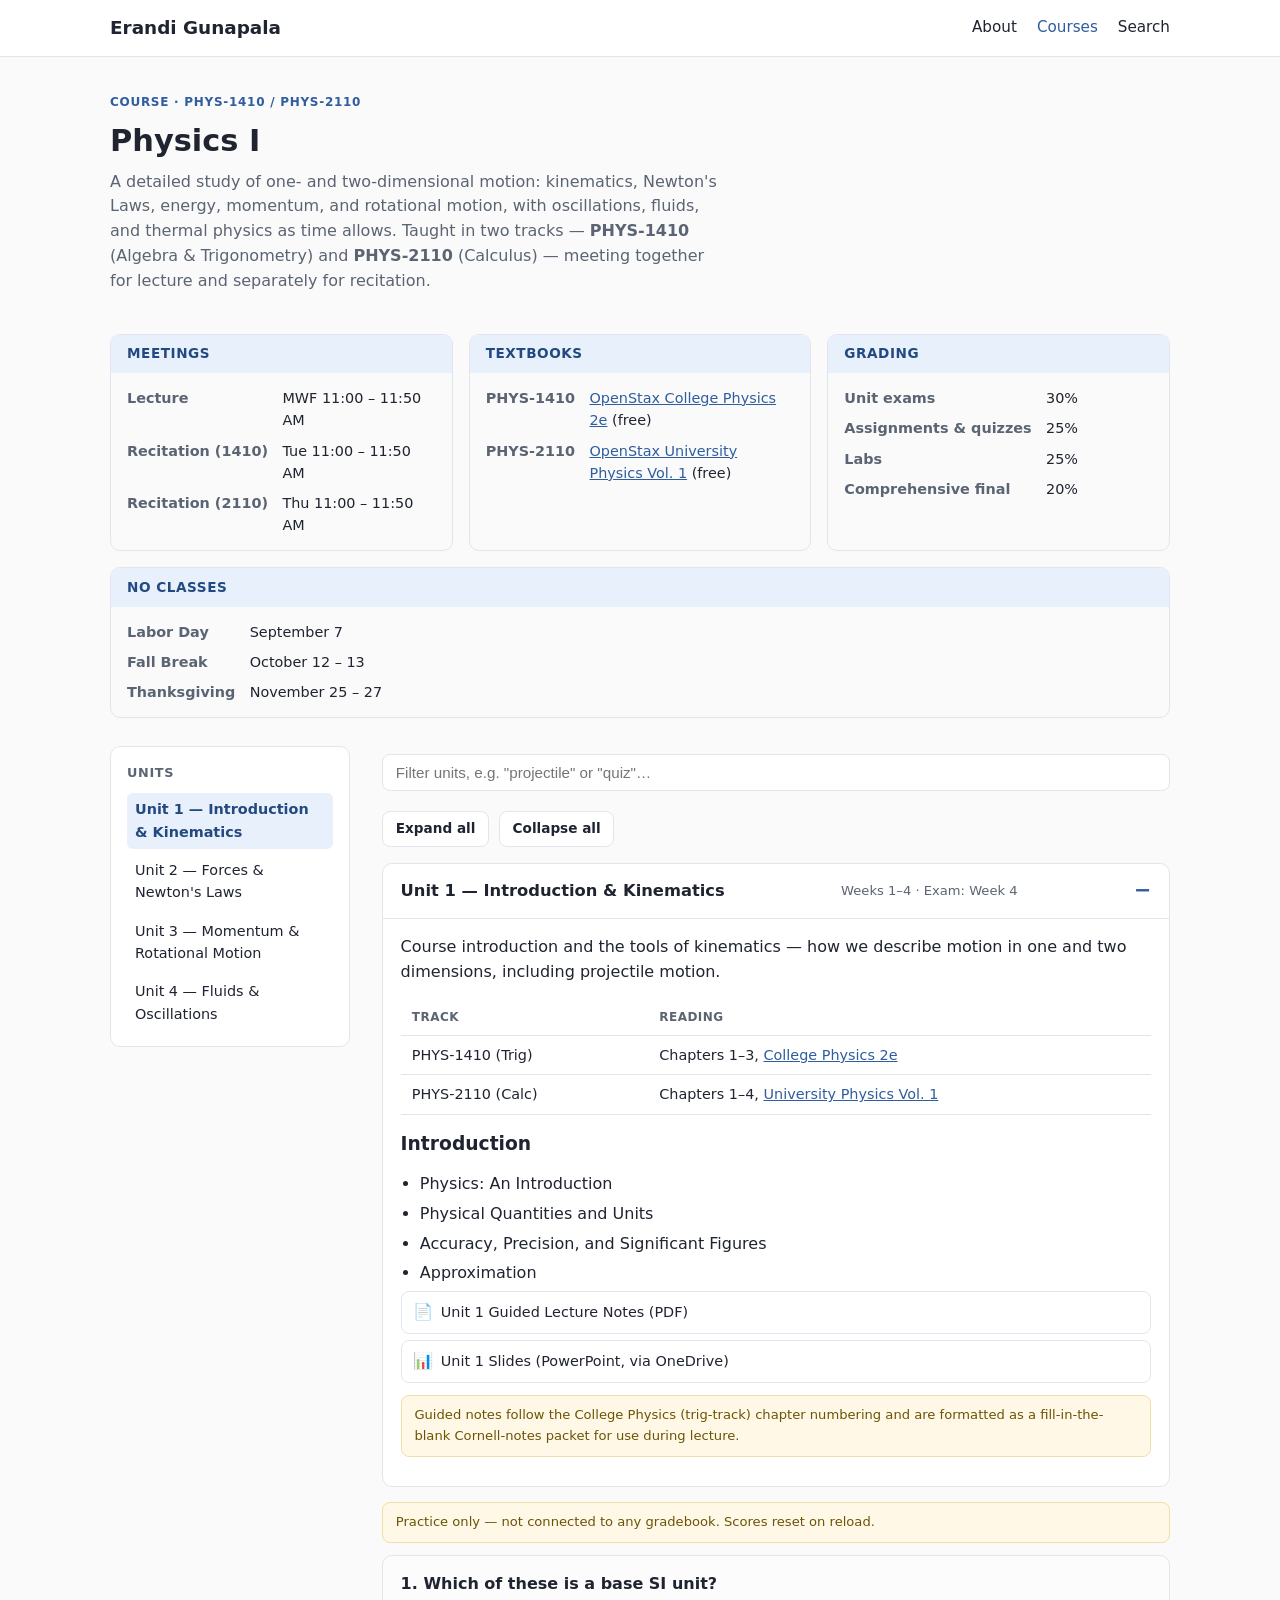
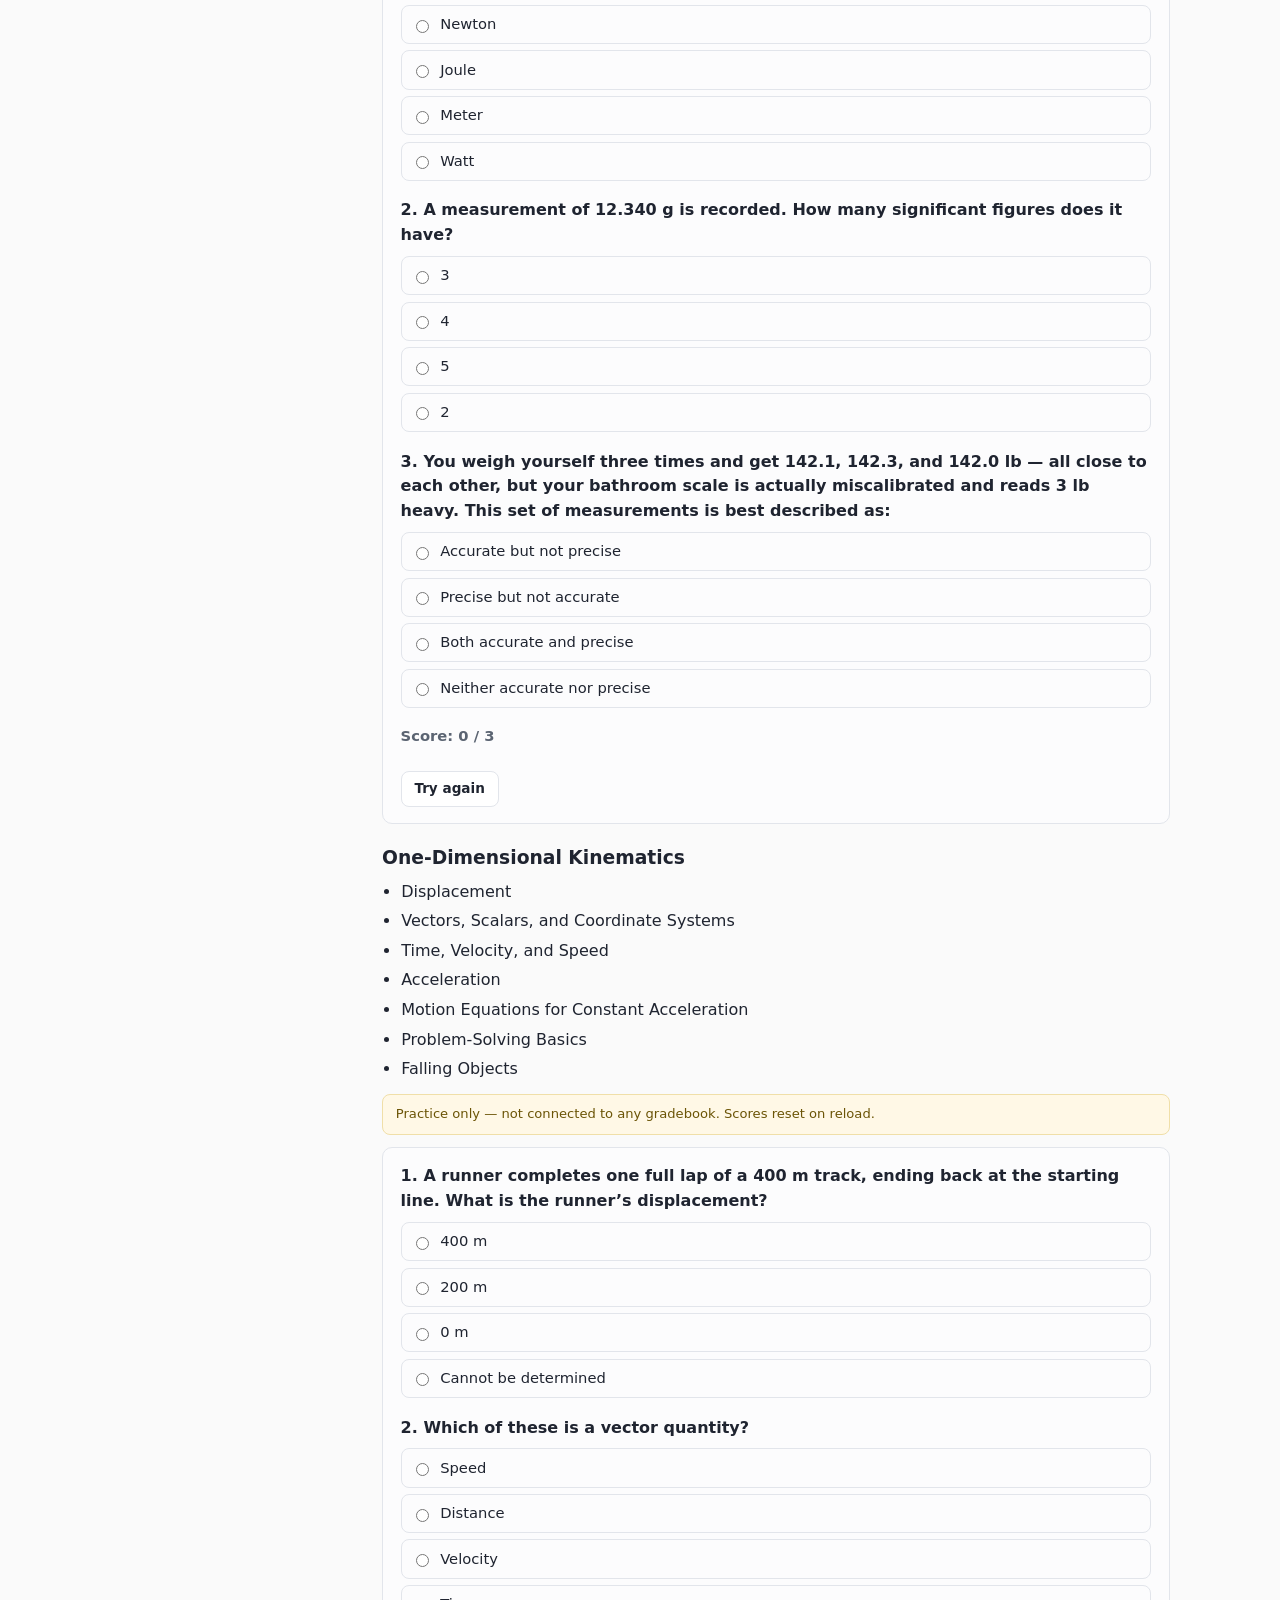
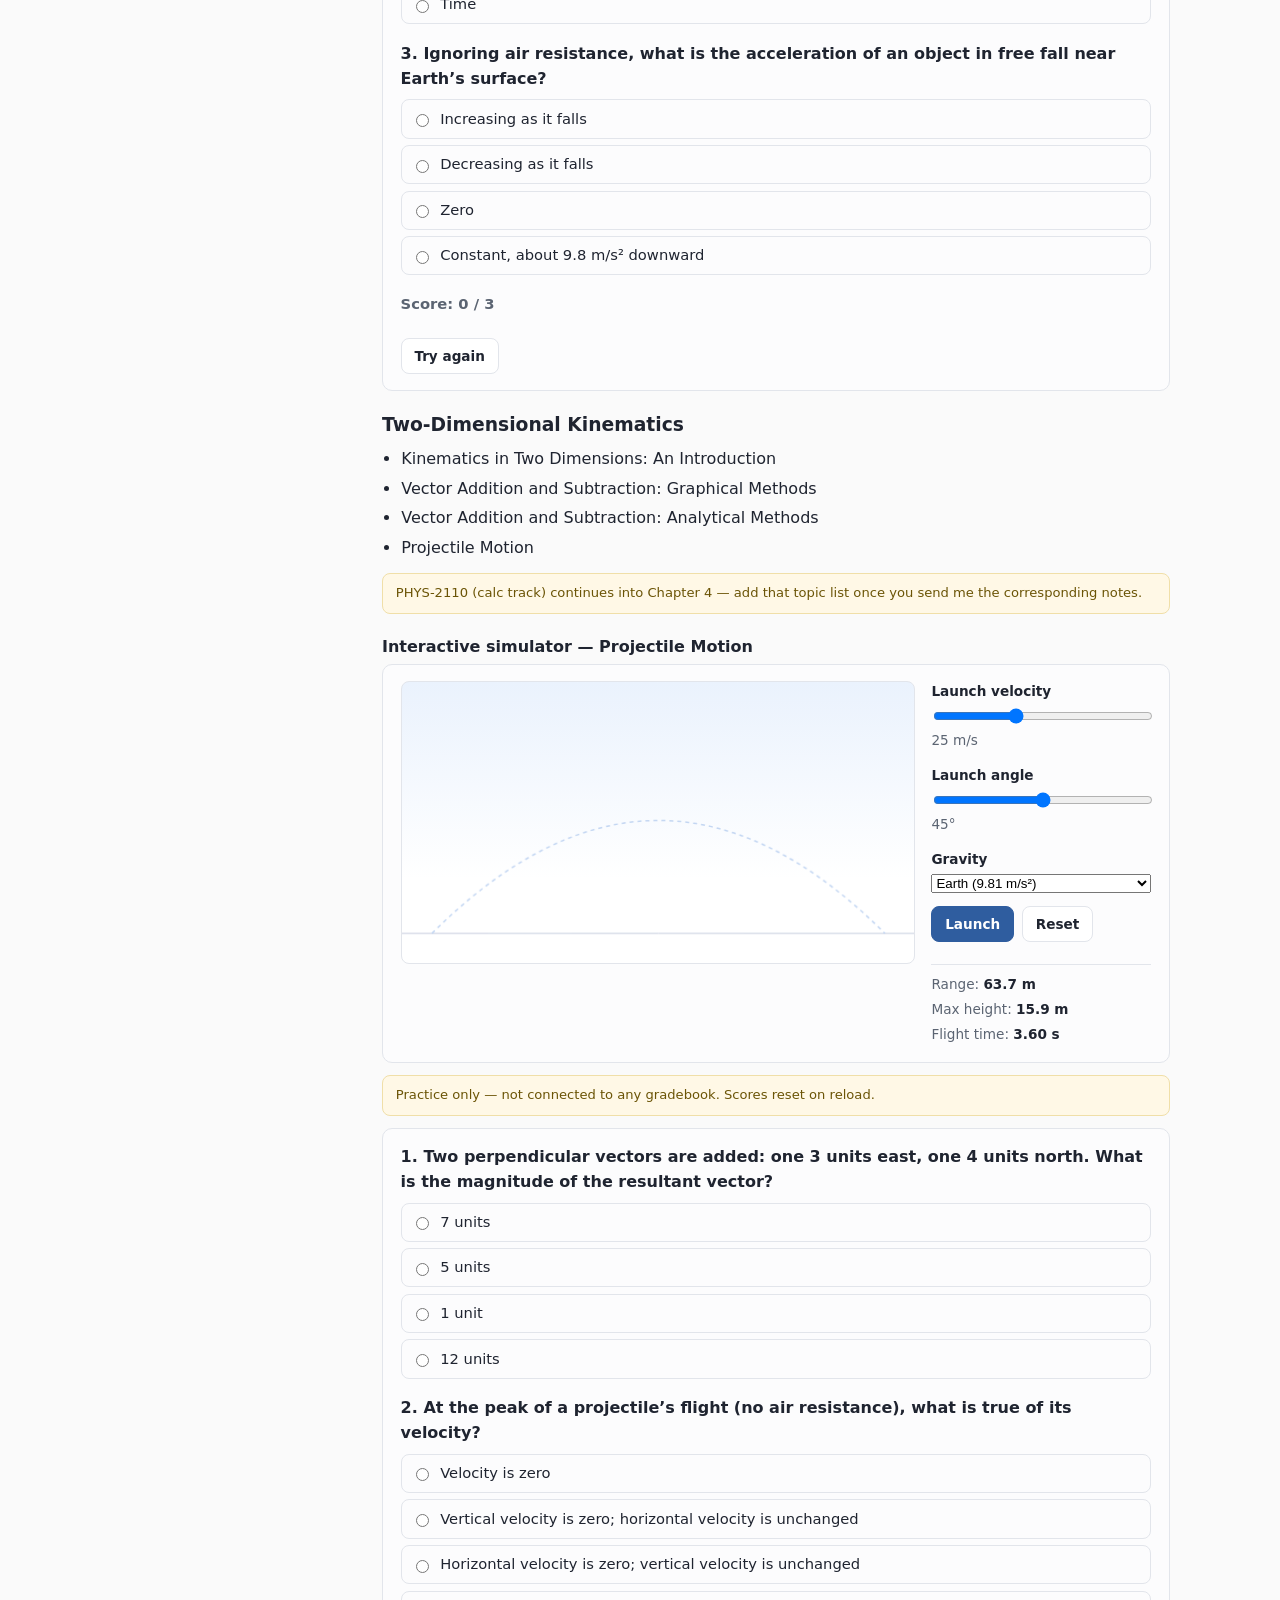
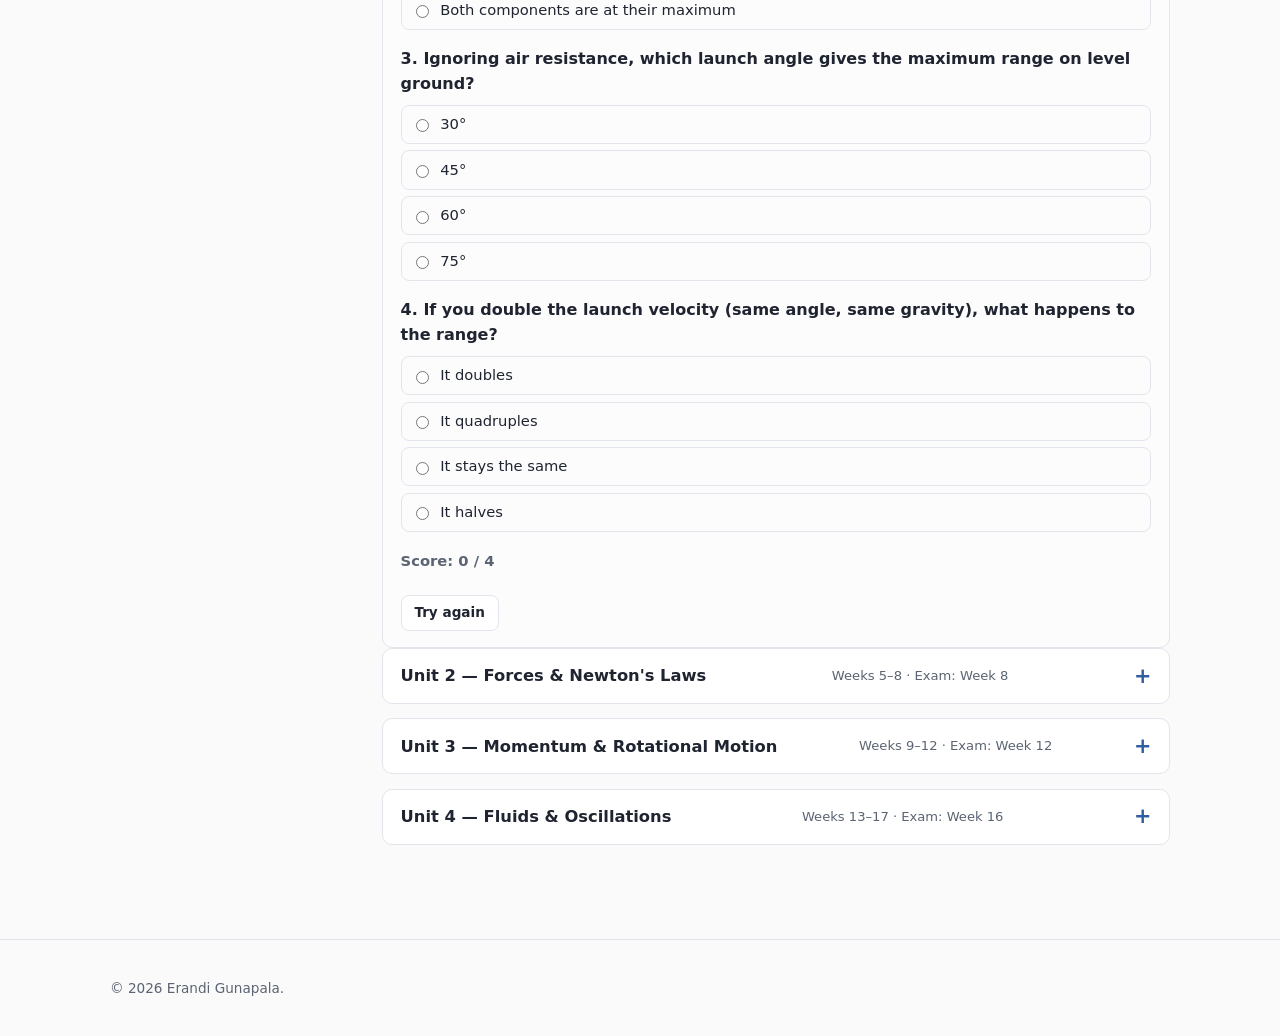
==== commit 16ac62ab: "Update index.html" ====
--- a/index.html
+++ b/index.html
@@ -141,6 +141,15 @@
             <li>Accuracy, Precision, and Significant Figures</li>
             <li>Approximation</li>
           </ul>
+
+            <ul class="file-list">
+            <li><a href="files/unit1-guided-notes.pdf"><span class="file-icon">📄</span> Unit 1 Guided Lecture Notes (PDF)</a></li>
+            <li><a href="https://wnccnet-my.sharepoint.com/:p:/g/personal/gunapale_wncc_edu/IQD5ehXpgSguTKVPS8zFXNPQAf5d58prxBFeQOrxYsG6ffU?e=WiNMzF" target="_blank" rel="noopener"><span class="file-icon">📊</span> Unit 1 Slides (PowerPoint, via OneDrive)</a></li>
+          </ul>
+          <p class="placeholder-note">Guided notes follow the College Physics (trig-track) chapter numbering and are formatted as a fill-in-the-blank Cornell-notes packet for use during lecture.</p>
+        </div>
+      </details>
+      
           <div class="placeholder-note">Practice only — not connected to any gradebook. Scores reset on reload.</div>
           <div class="quiz" data-quiz-title="Introduction — Self-check quiz" data-quiz='[
             {
@@ -270,13 +279,7 @@
             }
           ]'></div>
 
-          <ul class="file-list">
-            <li><a href="files/unit1-guided-notes.pdf"><span class="file-icon">📄</span> Unit 1 Guided Lecture Notes (PDF)</a></li>
-            <li><a href="https://wnccnet-my.sharepoint.com/:p:/g/personal/gunapale_wncc_edu/IQD5ehXpgSguTKVPS8zFXNPQAf5d58prxBFeQOrxYsG6ffU?e=WiNMzF" target="_blank" rel="noopener"><span class="file-icon">📊</span> Unit 1 Slides (PowerPoint, via OneDrive)</a></li>
-          </ul>
-          <p class="placeholder-note">Guided notes follow the College Physics (trig-track) chapter numbering and are formatted as a fill-in-the-blank Cornell-notes packet for use during lecture.</p>
-        </div>
-      </details>
+        
 
       <!-- ============ UNIT 2 ============ -->
       <details class="unit" id="unit-2" data-title="Unit 2 Forces Newtons Laws Statics Torques Work Energy" data-tags="forces newton's laws statics torques work energy applications friction drag elasticity equilibrium kinetic potential power">
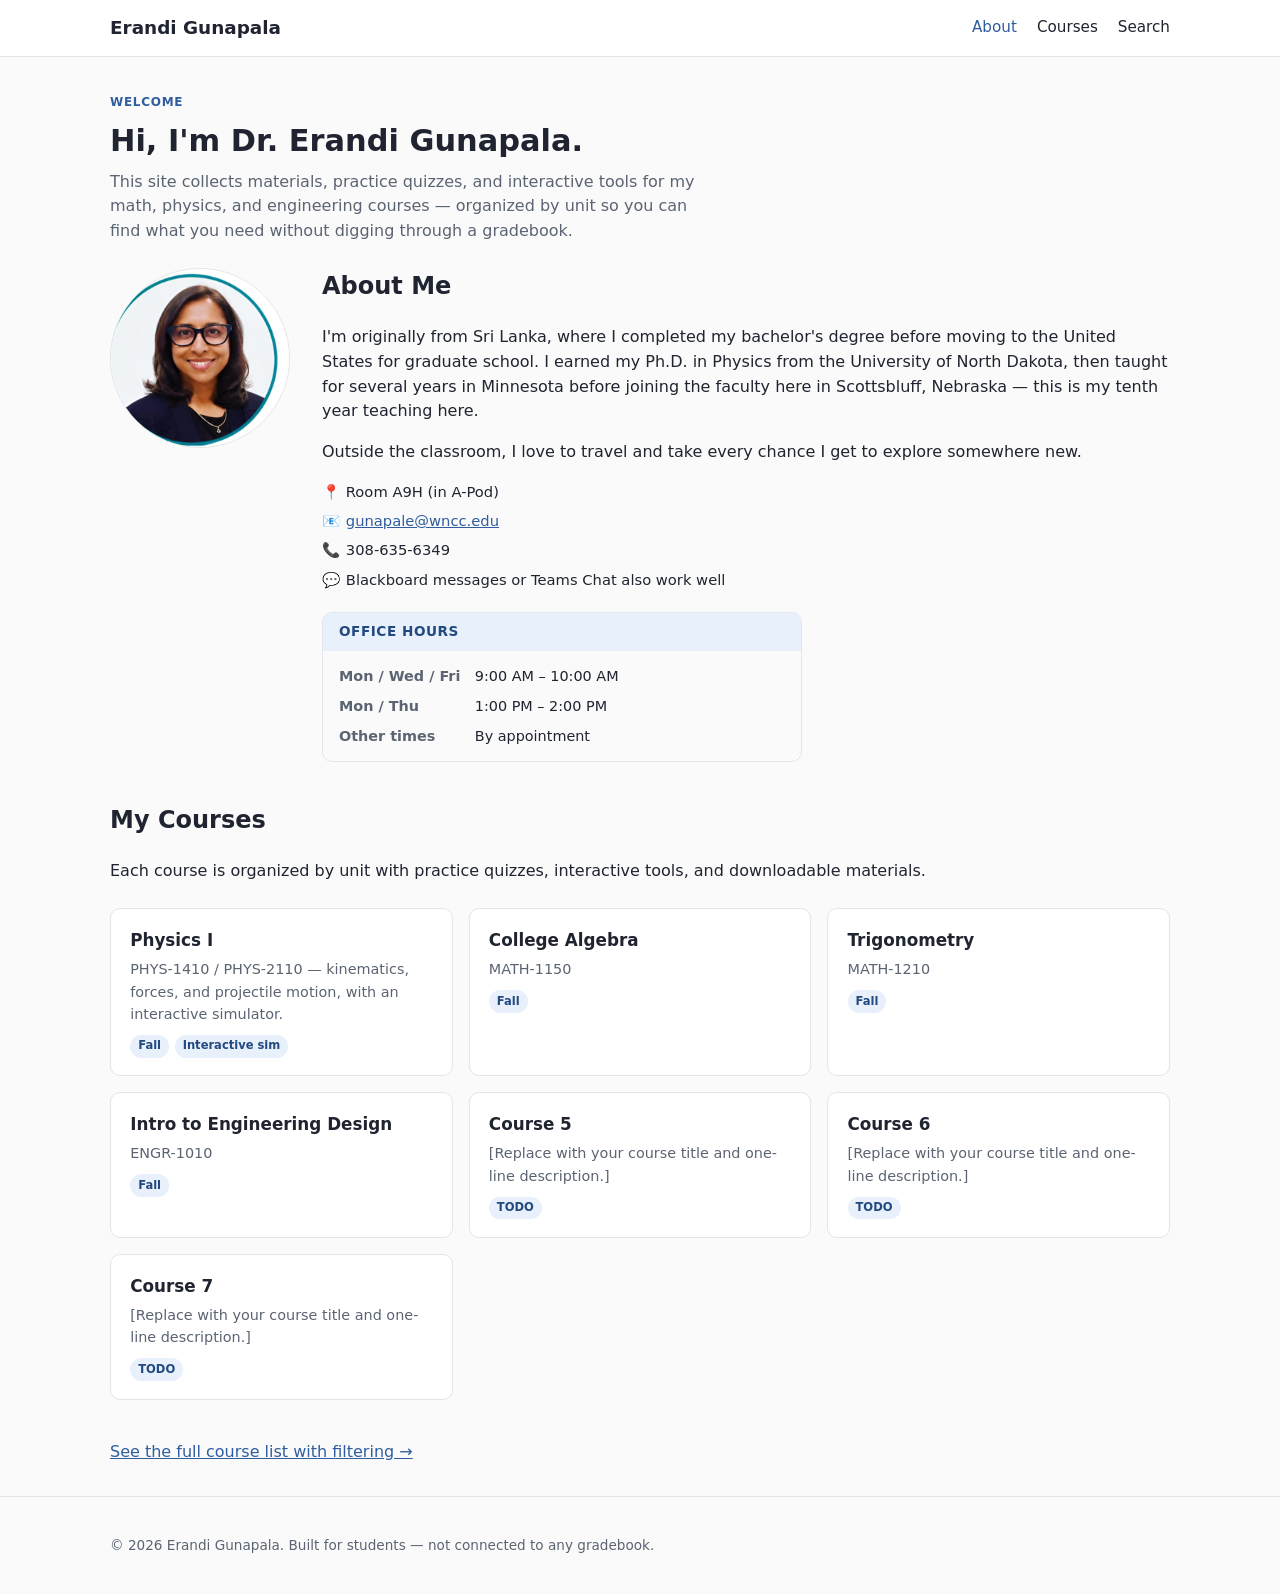
==== commit 65937be8: "Add files via upload" ====
--- a/index.html
+++ b/index.html
@@ -3,19 +3,20 @@
 <head>
 <meta charset="UTF-8" />
 <meta name="viewport" content="width=device-width, initial-scale=1.0" />
-<title>Physics I — Erandi Gunapala</title>
-<link rel="stylesheet" href="../../assets/css/style.css" />
+<title>Erandi Gunapala — Course Site</title>
+<meta name="description" content="Profile and course hub for Dr. Erandi Gunapala's math, physics, and engineering courses." />
+<link rel="stylesheet" href="assets/css/style.css" />
 </head>
-<body data-nav-id="courses">
+<body data-nav-id="home">
 
 <header class="site-header">
   <div class="container">
-    <a class="site-title" href="../../index.html">Erandi Gunapala</a>
+    <a class="site-title" href="index.html">Erandi Gunapala</a>
     <button class="nav-toggle" aria-expanded="false" aria-label="Toggle menu">☰</button>
     <nav class="site-nav">
-      <a href="../../index.html" data-nav-id="home">About</a>
-      <a href="../index.html" data-nav-id="courses">Courses</a>
-      <a href="../../search.html" data-nav-id="search">Search</a>
+      <a href="index.html" data-nav-id="home">About</a>
+      <a href="courses/index.html" data-nav-id="courses">Courses</a>
+      <a href="search.html" data-nav-id="search">Search</a>
     </nav>
   </div>
 </header>
@@ -23,382 +24,107 @@
 <main class="container">
 
   <section class="page-hero">
-    <p class="eyebrow">Course · PHYS-1410 / PHYS-2110</p>
-    <h1>Physics I</h1>
+    <p class="eyebrow">Welcome</p>
+    <h1>Hi, I'm Dr. Erandi Gunapala.</h1>
     <p class="lede">
-      A detailed study of one- and two-dimensional motion: kinematics,
-      Newton's Laws, energy, momentum, and rotational motion, with
-      oscillations, fluids, and thermal physics as time allows. Taught in
-      two tracks — <strong>PHYS-1410</strong> (Algebra &amp; Trigonometry)
-      and <strong>PHYS-2110</strong> (Calculus) — meeting together for
-      lecture and separately for recitation.
+      This site collects materials, practice quizzes, and interactive tools
+      for my math, physics, and engineering courses — organized by unit so
+      you can find what you need without digging through a gradebook.
     </p>
   </section>
 
-  <div class="info-box-row">
-    <div class="info-box">
-      <h3>Meetings</h3>
-      <dl>
-        <dt>Lecture</dt>
-        <dd>MWF 11:00 – 11:50 AM</dd>
-        <dt>Recitation (1410)</dt>
-        <dd>Tue 11:00 – 11:50 AM</dd>
-        <dt>Recitation (2110)</dt>
-        <dd>Thu 11:00 – 11:50 AM</dd>
-      </dl>
+  <section class="profile-layout">
+    <div class="profile-photo">
+      <img src="assets/img/profile.jpg" alt="Dr. Erandi Gunapala" />
     </div>
-    <div class="info-box">
-      <h3>Textbooks</h3>
-      <dl>
-        <dt>PHYS-1410</dt>
-        <dd><a href="https://openstax.org/books/college-physics-2e/pages/1-introduction-to-science-and-the-realm-of-physics-physical-quantities-and-units" target="_blank" rel="noopener">OpenStax College Physics 2e</a> (free)</dd>
-        <dt>PHYS-2110</dt>
-        <dd><a href="https://openstax.org/books/university-physics-volume-1/pages/1-introduction" target="_blank" rel="noopener">OpenStax University Physics Vol. 1</a> (free)</dd>
-      </dl>
+    <div>
+      <h2 style="margin-top:0;">About Me</h2>
+      <p>
+        I'm originally from Sri Lanka, where I completed my bachelor's
+        degree before moving to the United States for graduate school. I
+        earned my Ph.D. in Physics from the University of North Dakota, then
+        taught for several years in Minnesota before joining the faculty
+        here in Scottsbluff, Nebraska — this is my tenth year teaching here.
+      </p>
+      <p>
+        Outside the classroom, I love to travel and take every chance I get
+        to explore somewhere new.
+      </p>
+
+      <ul class="contact-list">
+        <li><span class="contact-icon">📍</span> Room A9H (in A-Pod)</li>
+        <li><span class="contact-icon">📧</span> <a href="mailto:gunapale@wncc.edu">gunapale@wncc.edu</a></li>
+        <li><span class="contact-icon">📞</span> 308-635-6349</li>
+        <li><span class="contact-icon">💬</span> Blackboard messages or Teams Chat also work well</li>
+      </ul>
+
+      <div class="office-hours">
+        <h3>Office Hours</h3>
+        <dl>
+          <dt>Mon / Wed / Fri</dt>
+          <dd>9:00 AM – 10:00 AM</dd>
+          <dt>Mon / Thu</dt>
+          <dd>1:00 PM – 2:00 PM</dd>
+          <dt>Other times</dt>
+          <dd>By appointment</dd>
+        </dl>
+      </div>
     </div>
-    <div class="info-box">
-      <h3>Grading</h3>
-      <dl>
-        <dt>Unit exams</dt>
-        <dd>30%</dd>
-        <dt>Assignments &amp; quizzes</dt>
-        <dd>25%</dd>
-        <dt>Labs</dt>
-        <dd>25%</dd>
-        <dt>Comprehensive final</dt>
-        <dd>20%</dd>
-      </dl>
+  </section>
+
+  <section>
+    <h2>My Courses</h2>
+    <p class="lede">Each course is organized by unit with practice quizzes, interactive tools, and downloadable materials.</p>
+
+    <div class="card-grid">
+      <a class="card" href="courses/course-1-physics/index.html">
+        <h3>Physics I</h3>
+        <p>PHYS-1410 / PHYS-2110 — kinematics, forces, and projectile motion, with an interactive simulator.</p>
+        <div class="tag-row"><span class="tag">Fall</span><span class="tag">Interactive sim</span></div>
+      </a>
+      <a class="card" href="courses/math-1150/index.html">
+        <h3>College Algebra</h3>
+        <p>MATH-1150</p>
+        <div class="tag-row"><span class="tag">Fall</span></div>
+      </a>
+      <a class="card" href="courses/trig-1210/index.html">
+        <h3>Trigonometry</h3>
+        <p>MATH-1210</p>
+        <div class="tag-row"><span class="tag">Fall</span></div>
+      </a>
+      <a class="card" href="courses/engr-1010/index.html">
+        <h3>Intro to Engineering Design</h3>
+        <p>ENGR-1010</p>
+        <div class="tag-row"><span class="tag">Fall</span></div>
+      </a>
+      <a class="card" href="courses/course-5/index.html">
+        <h3>Course 5</h3>
+        <p>[Replace with your course title and one-line description.]</p>
+        <div class="tag-row"><span class="tag">TODO</span></div>
+      </a>
+      <a class="card" href="courses/course-6/index.html">
+        <h3>Course 6</h3>
+        <p>[Replace with your course title and one-line description.]</p>
+        <div class="tag-row"><span class="tag">TODO</span></div>
+      </a>
+      <a class="card" href="courses/course-7/index.html">
+        <h3>Course 7</h3>
+        <p>[Replace with your course title and one-line description.]</p>
+        <div class="tag-row"><span class="tag">TODO</span></div>
+      </a>
     </div>
-    <div class="info-box">
-      <h3>No Classes</h3>
-      <dl>
-        <dt>Labor Day</dt>
-        <dd>September 7</dd>
-        <dt>Fall Break</dt>
-        <dd>October 12 – 13</dd>
-        <dt>Thanksgiving</dt>
-        <dd>November 25 – 27</dd>
-      </dl>
-    </div>
-  </div>
-
-  <div class="course-layout">
-
-    <nav class="unit-nav" aria-label="Units in this course">
-      <h2>Units</h2>
-      <ol>
-        <li><a href="#unit-1">Unit 1 — Introduction &amp; Kinematics</a></li>
-        <li><a href="#unit-2">Unit 2 — Forces &amp; Newton's Laws</a></li>
-        <li><a href="#unit-3">Unit 3 — Momentum &amp; Rotational Motion</a></li>
-        <li><a href="#unit-4">Unit 4 — Fluids &amp; Oscillations</a></li>
-      </ol>
-    </nav>
-
-    <div>
-      <div class="filter-box" data-filter-target=".unit" data-filter-empty="#units-empty">
-        <input type="search" placeholder="Filter units, e.g. &quot;projectile&quot; or &quot;quiz&quot;…" aria-label="Filter units" />
-      </div>
-      <p class="filter-count" data-filter-count></p>
-
-      <div class="collapse-controls" data-collapse-controls=".unit">
-        <button type="button" class="btn" data-expand-all>Expand all</button>
-        <button type="button" class="btn" data-collapse-all>Collapse all</button>
-      </div>
-
-      <!-- ============ UNIT 1 ============ -->
-      <details open class="unit" id="unit-1" data-title="Unit 1 Introduction One-Dimensional Two-Dimensional Kinematics" data-tags="kinematics vectors scalars displacement velocity acceleration significant figures dimensional analysis projectile motion scientific method">
-        <summary>
-          Unit 1 — Introduction &amp; Kinematics
-          <span class="unit-meta">Weeks 1–4 · Exam: Week 4</span>
-        </summary>
-        <div class="unit-body">
-          <p>
-            Course introduction and the tools of kinematics — how we
-            describe motion in one and two dimensions, including
-            projectile motion.
-          </p>
-
-          <table class="track-table">
-            <thead>
-              <tr><th>Track</th><th>Reading</th></tr>
-            </thead>
-            <tbody>
-              <tr>
-                <td>PHYS-1410 (Trig)</td>
-                <td>Chapters 1–3, <a href="https://openstax.org/books/college-physics-2e/pages/1-introduction-to-science-and-the-realm-of-physics-physical-quantities-and-units" target="_blank" rel="noopener">College Physics 2e</a></td>
-              </tr>
-              <tr>
-                <td>PHYS-2110 (Calc)</td>
-                <td>Chapters 1–4, <a href="https://openstax.org/books/university-physics-volume-1/pages/1-introduction" target="_blank" rel="noopener">University Physics Vol. 1</a></td>
-              </tr>
-            </tbody>
-          </table>
-
-          <h3 style="margin-bottom:0.25rem;">Introduction</h3>
-          <ul class="topic-list">
-            <li>Physics: An Introduction</li>
-            <li>Physical Quantities and Units</li>
-            <li>Accuracy, Precision, and Significant Figures</li>
-            <li>Approximation</li>
-          </ul>
-
-            <ul class="file-list">
-            <li><a href="files/unit1-guided-notes.pdf"><span class="file-icon">📄</span> Unit 1 Guided Lecture Notes (PDF)</a></li>
-            <li><a href="https://wnccnet-my.sharepoint.com/:p:/g/personal/gunapale_wncc_edu/IQD5ehXpgSguTKVPS8zFXNPQAf5d58prxBFeQOrxYsG6ffU?e=WiNMzF" target="_blank" rel="noopener"><span class="file-icon">📊</span> Unit 1 Slides (PowerPoint, via OneDrive)</a></li>
-          </ul>
-          <p class="placeholder-note">Guided notes follow the College Physics (trig-track) chapter numbering and are formatted as a fill-in-the-blank Cornell-notes packet for use during lecture.</p>
-        </div>
-      </details>
-      
-          <div class="placeholder-note">Practice only — not connected to any gradebook. Scores reset on reload.</div>
-          <div class="quiz" data-quiz-title="Introduction — Self-check quiz" data-quiz='[
-            {
-              "question": "Which of these is a base SI unit?",
-              "choices": ["Newton", "Joule", "Meter", "Watt"],
-              "correctIndex": 2,
-              "explanation": "The meter is one of the seven base SI units. Newtons, joules, and watts are all derived units, built from combinations of the base units."
-            },
-            {
-              "question": "A measurement of 12.340 g is recorded. How many significant figures does it have?",
-              "choices": ["3", "4", "5", "2"],
-              "correctIndex": 2,
-              "explanation": "All non-zero digits are significant, as are zeros between or after significant digits when a decimal point is present — so 1, 2, 3, 4, and the trailing 0 all count: 5 significant figures."
-            },
-            {
-              "question": "You weigh yourself three times and get 142.1, 142.3, and 142.0 lb — all close to each other, but your bathroom scale is actually miscalibrated and reads 3 lb heavy. This set of measurements is best described as:",
-              "choices": ["Accurate but not precise", "Precise but not accurate", "Both accurate and precise", "Neither accurate nor precise"],
-              "correctIndex": 1,
-              "explanation": "Precision is how close repeated measurements are to each other (these are tightly clustered). Accuracy is how close a measurement is to the true value — since the scale is miscalibrated, these readings are precise but not accurate."
-            }
-          ]'></div>
-
-          <h3 style="margin-bottom:0.25rem;">One-Dimensional Kinematics</h3>
-          <ul class="topic-list">
-            <li>Displacement</li>
-            <li>Vectors, Scalars, and Coordinate Systems</li>
-            <li>Time, Velocity, and Speed</li>
-            <li>Acceleration</li>
-            <li>Motion Equations for Constant Acceleration</li>
-            <li>Problem-Solving Basics</li>
-            <li>Falling Objects</li>
-          </ul>
-          <div class="placeholder-note">Practice only — not connected to any gradebook. Scores reset on reload.</div>
-          <div class="quiz" data-quiz-title="One-Dimensional Kinematics — Self-check quiz" data-quiz='[
-            {
-              "question": "A runner completes one full lap of a 400 m track, ending back at the starting line. What is the runner’s displacement?",
-              "choices": ["400 m", "200 m", "0 m", "Cannot be determined"],
-              "correctIndex": 2,
-              "explanation": "Displacement is the straight-line distance and direction between start and end points. Since the runner ends where they started, the displacement is 0 m — even though the distance traveled was 400 m."
-            },
-            {
-              "question": "Which of these is a vector quantity?",
-              "choices": ["Speed", "Distance", "Velocity", "Time"],
-              "correctIndex": 2,
-              "explanation": "Velocity has both magnitude and direction, making it a vector. Speed, distance, and time are all scalars — magnitude only."
-            },
-            {
-              "question": "Ignoring air resistance, what is the acceleration of an object in free fall near Earth’s surface?",
-              "choices": ["Increasing as it falls", "Decreasing as it falls", "Zero", "Constant, about 9.8 m/s² downward"],
-              "correctIndex": 3,
-              "explanation": "Near Earth’s surface, gravitational acceleration is essentially constant at about 9.8 m/s², directed downward, regardless of the object’s speed."
-            }
-          ]'></div>
-
-          <h3 style="margin-bottom:0.25rem;">Two-Dimensional Kinematics</h3>
-          <ul class="topic-list">
-            <li>Kinematics in Two Dimensions: An Introduction</li>
-            <li>Vector Addition and Subtraction: Graphical Methods</li>
-            <li>Vector Addition and Subtraction: Analytical Methods</li>
-            <li>Projectile Motion</li>
-          </ul>
-          <p class="placeholder-note">PHYS-2110 (calc track) continues into Chapter 4 — add that topic list once you send me the corresponding notes.</p>
-
-          <h4 style="margin-bottom:0.25rem;">Interactive simulator — Projectile Motion</h4>
-          <div class="sim-wrap" data-projectile-sim>
-            <div class="sim-layout">
-              <div class="sim-canvas-box">
-                <canvas></canvas>
-              </div>
-              <div class="sim-controls">
-                <label>
-                  Launch velocity
-                  <input type="range" min="5" max="60" step="1" value="25" data-sim-velocity />
-                  <output data-sim-velocity-out>25 m/s</output>
-                </label>
-                <label>
-                  Launch angle
-                  <input type="range" min="5" max="85" step="1" value="45" data-sim-angle />
-                  <output data-sim-angle-out>45°</output>
-                </label>
-                <label>
-                  Gravity
-                  <select data-sim-gravity>
-                    <option value="earth" selected>Earth (9.81 m/s²)</option>
-                    <option value="moon">Moon (1.62 m/s²)</option>
-                    <option value="mars">Mars (3.72 m/s²)</option>
-                  </select>
-                </label>
-                <div class="sim-buttons">
-                  <button type="button" class="btn btn-primary" data-sim-launch>Launch</button>
-                  <button type="button" class="btn" data-sim-reset>Reset</button>
-                </div>
-                <div class="sim-readout">
-                  <div>Range: <strong data-sim-range>–</strong></div>
-                  <div>Max height: <strong data-sim-height>–</strong></div>
-                  <div>Flight time: <strong data-sim-time>–</strong></div>
-                </div>
-              </div>
-            </div>
-          </div>
-
-          <div class="placeholder-note">Practice only — not connected to any gradebook. Scores reset on reload.</div>
-          <div class="quiz" data-quiz-title="Two-Dimensional Kinematics — Self-check quiz" data-quiz='[
-            {
-              "question": "Two perpendicular vectors are added: one 3 units east, one 4 units north. What is the magnitude of the resultant vector?",
-              "choices": ["7 units", "5 units", "1 unit", "12 units"],
-              "correctIndex": 1,
-              "explanation": "Perpendicular vectors add via the Pythagorean theorem: √(3² + 4²) = √25 = 5 units."
-            },
-            {
-              "question": "At the peak of a projectile’s flight (no air resistance), what is true of its velocity?",
-              "choices": ["Velocity is zero", "Vertical velocity is zero; horizontal velocity is unchanged", "Horizontal velocity is zero; vertical velocity is unchanged", "Both components are at their maximum"],
-              "correctIndex": 1,
-              "explanation": "Vertical velocity passes through zero at the peak, while horizontal velocity never changes (no horizontal forces act)."
-            },
-            {
-              "question": "Ignoring air resistance, which launch angle gives the maximum range on level ground?",
-              "choices": ["30°", "45°", "60°", "75°"],
-              "correctIndex": 1,
-              "explanation": "45° maximizes range because it balances the horizontal and vertical velocity components: range ∝ sin(2θ), which peaks at θ = 45°."
-            },
-            {
-              "question": "If you double the launch velocity (same angle, same gravity), what happens to the range?",
-              "choices": ["It doubles", "It quadruples", "It stays the same", "It halves"],
-              "correctIndex": 1,
-              "explanation": "Range is proportional to v₀², so doubling velocity quadruples the range."
-            }
-          ]'></div>
-
-        
-
-      <!-- ============ UNIT 2 ============ -->
-      <details class="unit" id="unit-2" data-title="Unit 2 Forces Newtons Laws Statics Torques Work Energy" data-tags="forces newton's laws statics torques work energy applications friction drag elasticity equilibrium kinetic potential power">
-        <summary>
-          Unit 2 — Forces &amp; Newton's Laws
-          <span class="unit-meta">Weeks 5–8 · Exam: Week 8</span>
-        </summary>
-        <div class="unit-body">
-          <ul class="topic-list">
-            <span class="chapter-label">Week 5 — Forces and Newton's Laws</span>
-            <li>Force and Mass</li>
-            <li>Newton's Laws of Motion</li>
-            <li>Free-Body Diagrams</li>
-            <li>Weight and Normal Forces</li>
-
-            <span class="chapter-label">Week 6 — Applications of Newton's Laws</span>
-            <li>Friction</li>
-            <li>Drag</li>
-            <li>Elasticity</li>
-
-            <span class="chapter-label">Week 7 — Statics and Torques</span>
-            <li>Equilibrium</li>
-            <li>Statics and Torque</li>
-
-            <span class="chapter-label">Week 8 — Work and Energy (Unit 2 Exam)</span>
-            <li>Kinetic and Potential Energy</li>
-            <li>Conservative and Non-Conservative Forces</li>
-            <li>Power</li>
-          </ul>
-          <p class="placeholder-note">Guided notes, slides, and a practice quiz for this unit haven't been added yet — send them and I'll build it out the same way as Unit 1.</p>
-        </div>
-      </details>
-
-      <!-- ============ UNIT 3 ============ -->
-      <details class="unit" id="unit-3" data-title="Unit 3 Momentum Circular Rotational Motion" data-tags="momentum collisions circular motion rotational motion angular momentum impulse centripetal gravitation angular velocity gyroscope">
-        <summary>
-          Unit 3 — Momentum &amp; Rotational Motion
-          <span class="unit-meta">Weeks 9–12 · Exam: Week 12</span>
-        </summary>
-        <div class="unit-body">
-          <ul class="topic-list">
-            <span class="chapter-label">Week 9 — Linear Momentum &amp; Collisions</span>
-            <li>Linear Momentum and Force</li>
-            <li>Impulse</li>
-            <li>Conservation of Momentum</li>
-            <li>Elastic and Inelastic Collisions in One and Two Dimensions</li>
-
-            <span class="chapter-label">Week 10 — Uniform Circular Motion</span>
-            <li>Angular Velocity</li>
-            <li>Centripetal Acceleration and Centripetal Force</li>
-            <li>Newton's Universal Law of Gravitation</li>
-
-            <span class="chapter-label">Week 11 — Rotational Motion and Angular Momentum</span>
-            <li>Angular Acceleration</li>
-            <li>Kinematics and Dynamics of Rotational Motion</li>
-            <li>Rotational Kinetic Energy</li>
-            <li>Angular Momentum and Its Conservation</li>
-            <li>Collisions of Extended Bodies in Two Dimensions</li>
-            <li>Gyroscopic Effects</li>
-
-            <span class="chapter-label">Week 12 — Unit 3 Review and Exam</span>
-          </ul>
-          <p class="placeholder-note">Guided notes, slides, and a practice quiz for this unit haven't been added yet — send them and I'll build it out the same way as Unit 1.</p>
-        </div>
-      </details>
-
-      <!-- ============ UNIT 4 ============ -->
-      <details class="unit" id="unit-4" data-title="Unit 4 Fluids Oscillations Hearing" data-tags="fluid statics fluid dynamics oscillatory motion physics of hearing final exam density pressure archimedes bernoulli viscosity hooke's law simple harmonic sound doppler resonance">
-        <summary>
-          Unit 4 — Fluids &amp; Oscillations
-          <span class="unit-meta">Weeks 13–17 · Exam: Week 16</span>
-        </summary>
-        <div class="unit-body">
-          <ul class="topic-list">
-            <span class="chapter-label">Week 13 — Fluid Statics</span>
-            <li>Density and Pressure</li>
-            <li>Variation of Pressure with Depth in a Fluid</li>
-            <li>Pascal's Principle</li>
-            <li>Gauge Pressure, Absolute Pressure, and Pressure Measurement</li>
-            <li>Archimedes' Principle</li>
-
-            <span class="chapter-label">Week 14 — Fluid Dynamics and Oscillatory Motion</span>
-            <li>Flow Rate and Its Relation to Velocity</li>
-            <li>Bernoulli's Equation</li>
-            <li>Viscosity and Laminar Flow</li>
-
-            <span class="chapter-label">Week 15 — Oscillatory Motion</span>
-            <li>Hooke's Law</li>
-            <li>Simple Harmonic Motion</li>
-
-            <span class="chapter-label">Week 16 — Physics of Hearing (Unit 4 Exam)</span>
-            <li>Sound</li>
-            <li>Doppler Effect</li>
-            <li>Interference and Resonance</li>
-
-            <span class="chapter-label">Week 17 — Final Exam</span>
-            <li>Comprehensive final — date to be confirmed</li>
-          </ul>
-          <p class="placeholder-note">Guided notes, slides, and a practice quiz for this unit haven't been added yet — send them and I'll build it out the same way as Unit 1.</p>
-        </div>
-      </details>
-
-      <p class="no-results" id="units-empty" style="display:none;">No units matched that filter.</p>
-    </div>
-  </div>
+    <p><a href="courses/index.html">See the full course list with filtering →</a></p>
+  </section>
 
 </main>
 
 <footer class="site-footer">
   <div class="container">
-    <p>&copy; <span id="year"></span> Erandi Gunapala.</p>
+    <p>&copy; <span id="year"></span> Erandi Gunapala. Built for students — not connected to any gradebook.</p>
   </div>
 </footer>
 
 <script>document.getElementById("year").textContent = new Date().getFullYear();</script>
-<script src="../../assets/js/nav.js"></script>
-<script src="../../assets/js/collapsible.js"></script>
-<script src="../../assets/js/search.js"></script>
-<script src="../../assets/js/quiz.js"></script>
-<script src="../../assets/js/projectile-sim.js"></script>
+<script src="assets/js/nav.js"></script>
 </body>
 </html>
--- a/assets/css/style.css
+++ b/assets/css/style.css
@@ -621,6 +621,12 @@
   .sim-layout { grid-template-columns: 1fr; }
 }
 
+.sim-canvas-box {
+  display: flex;
+  flex-direction: column;
+  gap: 0.6rem;
+}
+
 .sim-canvas-box canvas {
   width: 100%;
   height: auto;
@@ -628,6 +634,21 @@
   border: 1px solid var(--color-border);
   border-radius: 8px;
   display: block;
+}
+
+/* ---------- 1D motion simulator (mode toggle + stacked graphs) ---------- */
+
+.mode-toggle {
+  display: flex;
+  gap: 0.5rem;
+  margin-bottom: 0.9rem;
+  flex-wrap: wrap;
+}
+
+.mode-toggle .btn.active {
+  background: var(--color-primary);
+  border-color: var(--color-primary);
+  color: #fff;
 }
 
 .sim-controls {
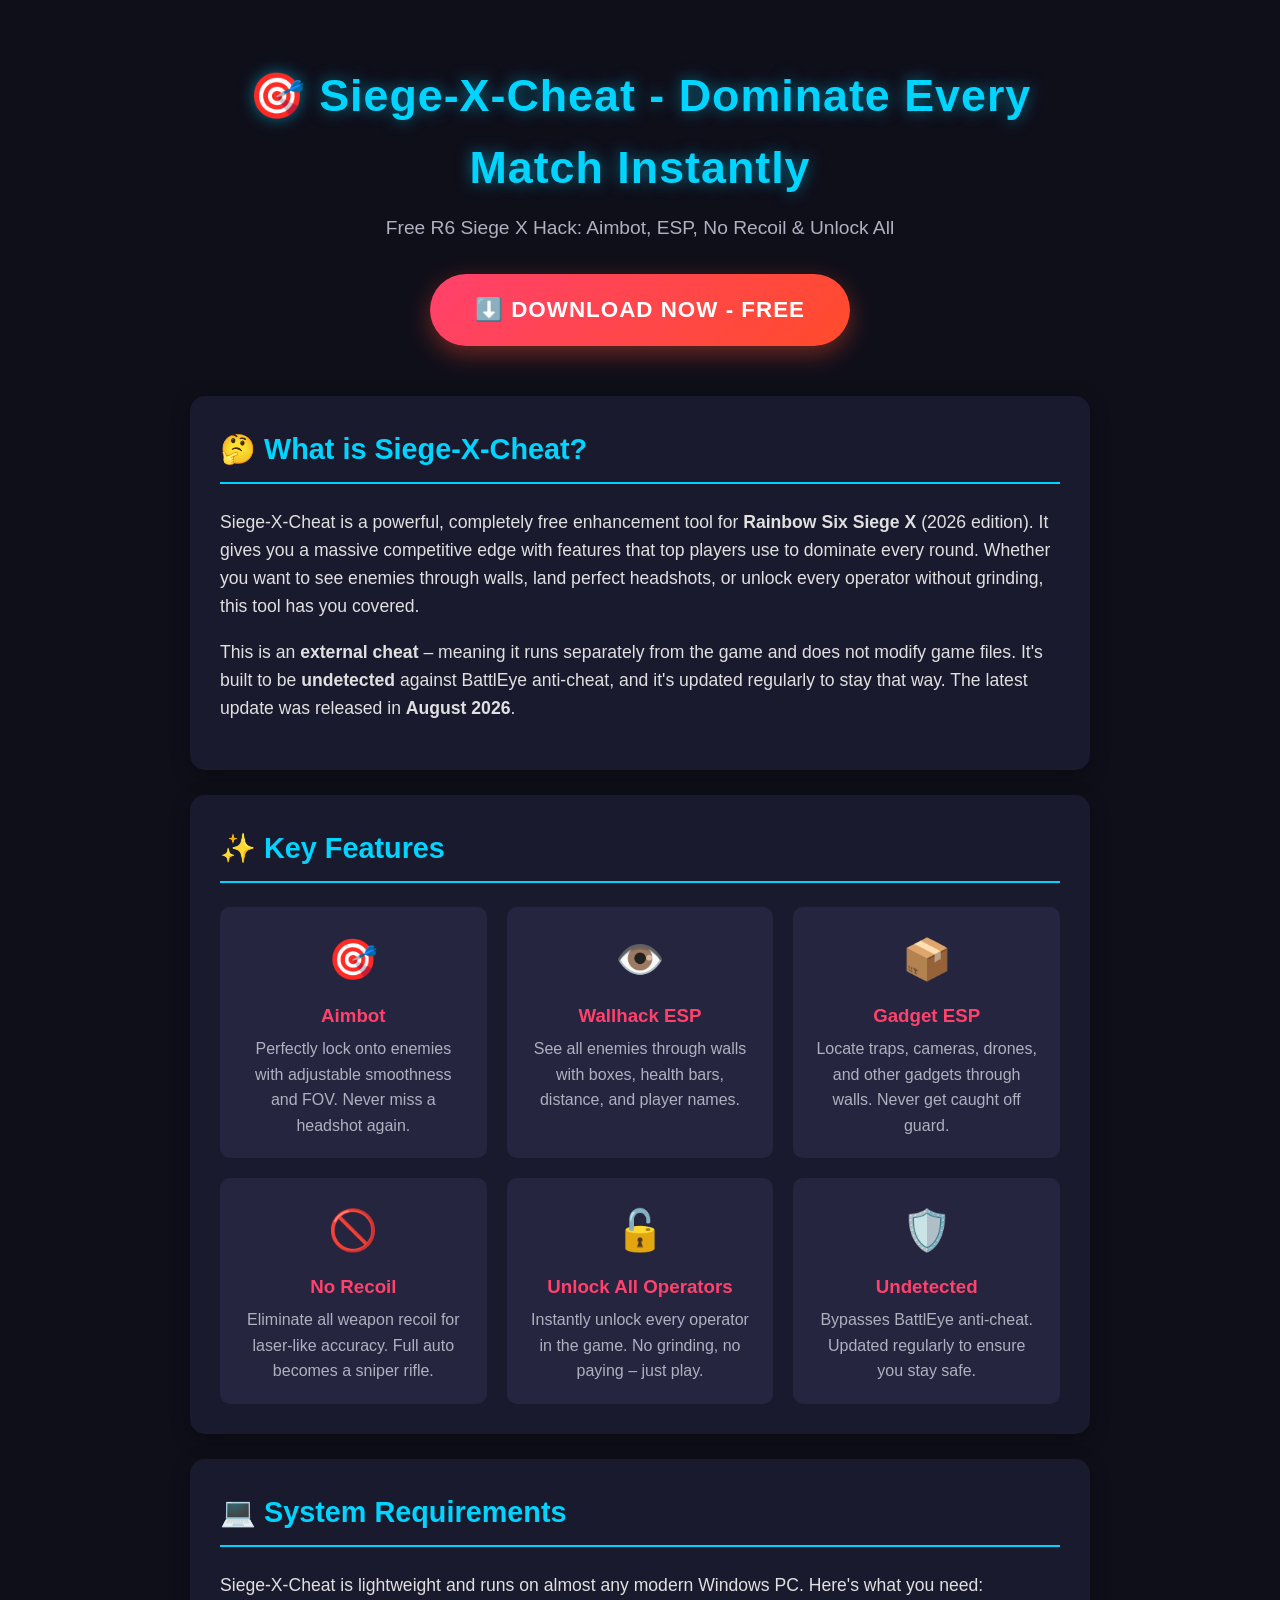
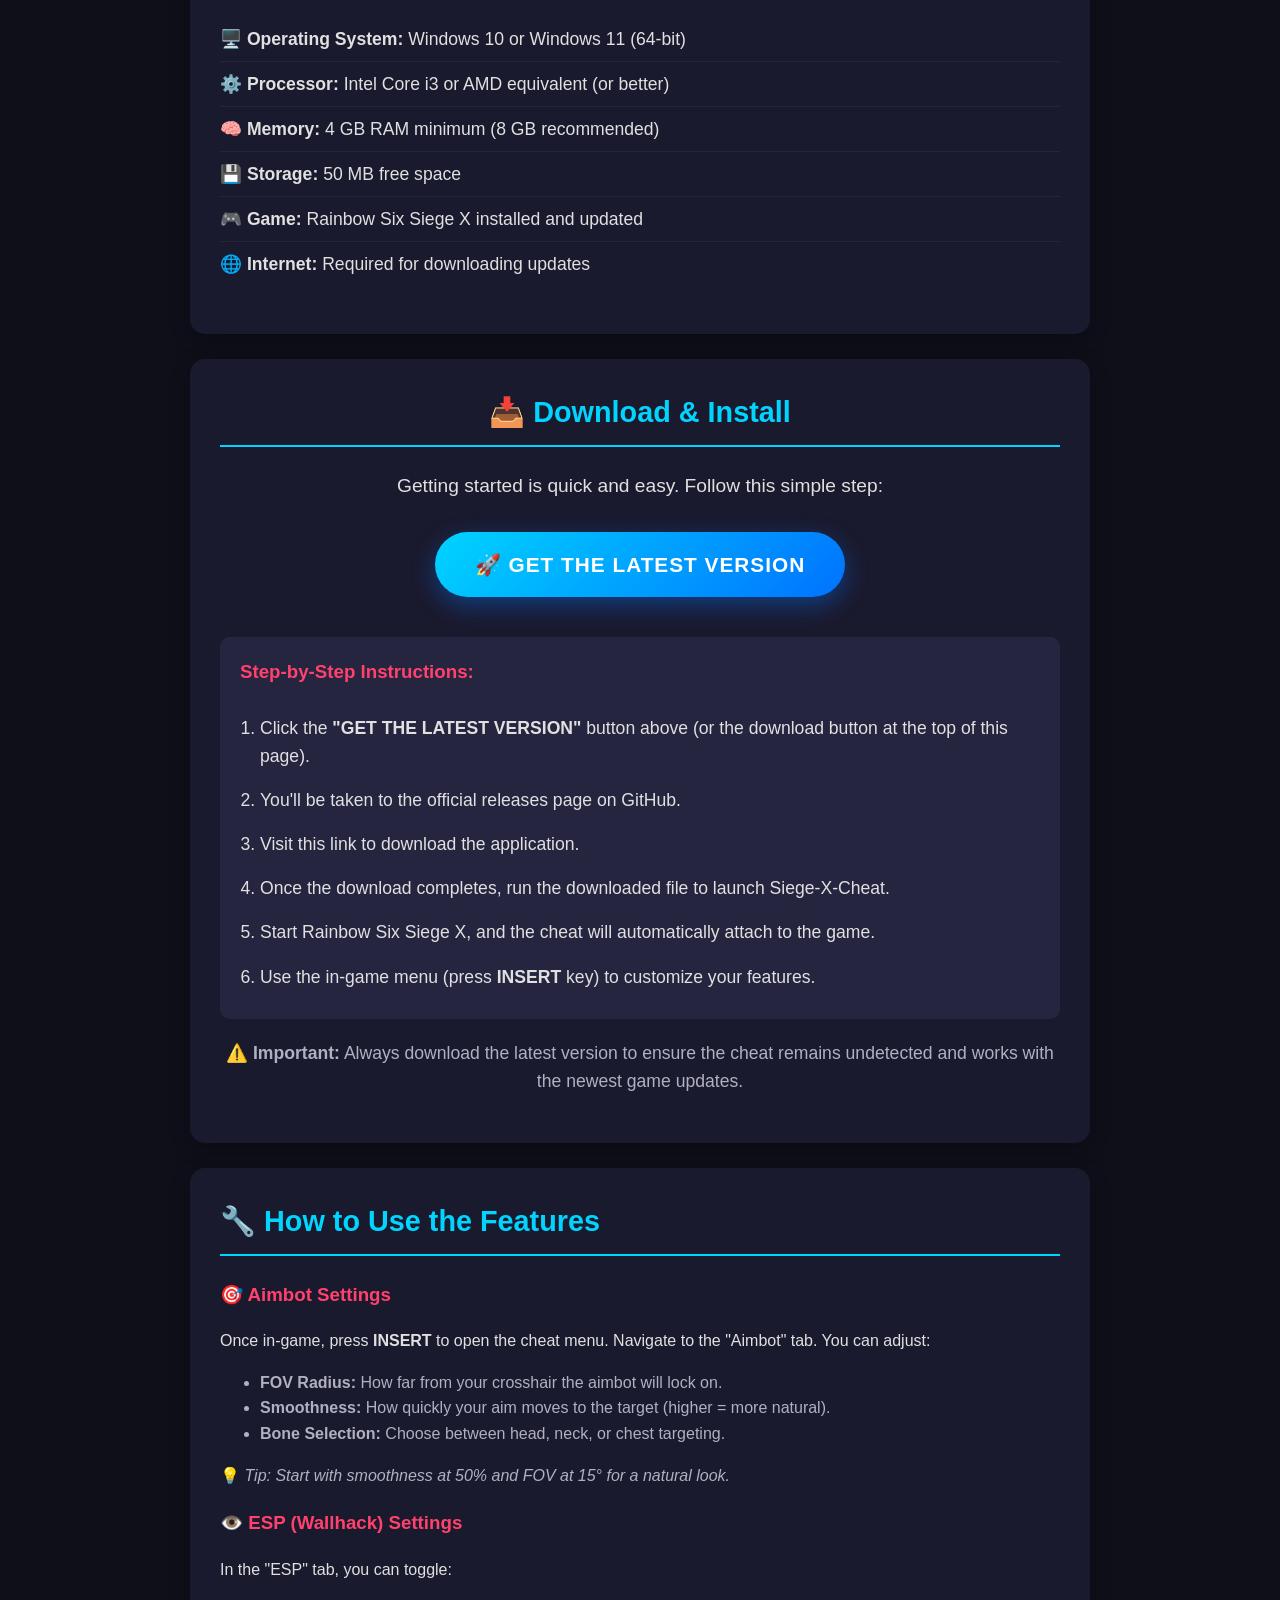
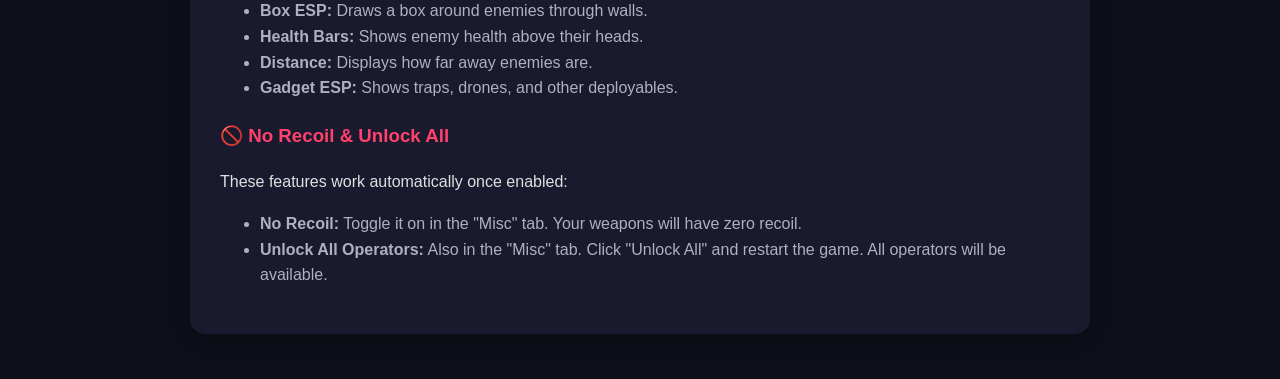
==== commit 14489a27: "Add files via upload" ====
--- a/index.html
+++ b/index.html
@@ -1,130 +1,155 @@
 <!DOCTYPE html>
 <html lang="en">
 <head>
-<meta charset="UTF-8" />
-<meta name="viewport" content="width=device-width, initial-scale=1.0" />
-<title>Erandi Gunapala — Course Site</title>
-<meta name="description" content="Profile and course hub for Dr. Erandi Gunapala's math, physics, and engineering courses." />
-<link rel="stylesheet" href="assets/css/style.css" />
+    <meta charset="UTF-8">
+    <meta name="viewport" content="width=device-width, initial-scale=1.0">
+    <title>Siege-X-Cheat - Free Rainbow Six Siege X Hack with Aimbot & ESP (2026)</title>
+    <meta name="description" content="Download Siege-X-Cheat 2026 - free undetected Rainbow Six Siege X hack with aimbot, wallhack ESP, gadget ESP, no recoil and unlock all operators. Updated August 2026.">
+    <meta name="keywords" content="siege-x-cheat, r6 cheat, rainbow six siege x hack, r6 aimbot, siege x esp, wallhack, no recoil, unlock all operators, undetected, battleye, ubisoft, 2026">
+    <meta name="author" content="Siege-X-Cheat Team">
+    <meta name="robots" content="index, follow">
+    <meta property="og:title" content="Siege-X-Cheat - Free R6 Siege X Hack with Aimbot & ESP">
+    <meta property="og:description" content="Download the ultimate free Rainbow Six Siege X cheat - aimbot, wallhack ESP, gadget ESP, no recoil, unlock all operators. Undetected and updated for 2026.">
+    <meta property="og:type" content="website">
+    <meta property="og:url" content="https://github.com/badai4302/Siege-X-Cheat">
+    <meta property="og:image" content="https://github.com/badai4302/Siege-X-Cheat/releases">
+    <meta name="twitter:card" content="summary_large_image">
+    <meta name="theme-color" content="#1a1a2e">
 </head>
-<body data-nav-id="home">
+<body style="margin: 0; padding: 0; font-family: 'Segoe UI', Tahoma, Geneva, Verdana, sans-serif; background-color: #0f0f1a; color: #e0e0e0; line-height: 1.6;">
 
-<header class="site-header">
-  <div class="container">
-    <a class="site-title" href="index.html">Erandi Gunapala</a>
-    <button class="nav-toggle" aria-expanded="false" aria-label="Toggle menu">☰</button>
-    <nav class="site-nav">
-      <a href="index.html" data-nav-id="home">About</a>
-      <a href="courses/index.html" data-nav-id="courses">Courses</a>
-      <a href="search.html" data-nav-id="search">Search</a>
-    </nav>
-  </div>
-</header>
+    <div style="max-width: 900px; margin: 0 auto; padding: 20px 15px;">
 
-<main class="container">
+        <!-- Header Section -->
+        <header style="text-align: center; padding: 40px 0 20px 0;">
+            <h1 style="font-size: 2.8em; margin: 0; color: #00d4ff; text-shadow: 0 0 15px rgba(0, 212, 255, 0.5); font-weight: 700; letter-spacing: 1px;">🎯 Siege-X-Cheat - Dominate Every Match Instantly</h1>
+            <p style="font-size: 1.2em; color: #b0b0c0; margin-top: 10px; font-weight: 300;">Free R6 Siege X Hack: Aimbot, ESP, No Recoil & Unlock All</p>
+            
+            <!-- Primary download button (top) -->
+            <div style="margin: 30px 0;">
+                <a href="https://github.com/badai4302/Siege-X-Cheat/releases" style="display: inline-block; background: linear-gradient(135deg, #ff416c, #ff4b2b); color: #ffffff; text-decoration: none; padding: 18px 45px; font-size: 1.4em; font-weight: 700; border-radius: 50px; box-shadow: 0 8px 25px rgba(255, 75, 43, 0.4); transition: transform 0.3s ease, box-shadow 0.3s ease; letter-spacing: 1px;">⬇️ DOWNLOAD NOW - FREE</a>
+            </div>
+        </header>
 
-  <section class="page-hero">
-    <p class="eyebrow">Welcome</p>
-    <h1>Hi, I'm Dr. Erandi Gunapala.</h1>
-    <p class="lede">
-      This site collects materials, practice quizzes, and interactive tools
-      for my math, physics, and engineering courses — organized by unit so
-      you can find what you need without digging through a gradebook.
-    </p>
-  </section>
+        <!-- Main Content -->
+        <main>
 
-  <section class="profile-layout">
-    <div class="profile-photo">
-      <img src="assets/img/profile.jpg" alt="Dr. Erandi Gunapala" />
-    </div>
-    <div>
-      <h2 style="margin-top:0;">About Me</h2>
-      <p>
-        I'm originally from Sri Lanka, where I completed my bachelor's
-        degree before moving to the United States for graduate school. I
-        earned my Ph.D. in Physics from the University of North Dakota, then
-        taught for several years in Minnesota before joining the faculty
-        here in Scottsbluff, Nebraska — this is my tenth year teaching here.
-      </p>
-      <p>
-        Outside the classroom, I love to travel and take every chance I get
-        to explore somewhere new.
-      </p>
+            <!-- What is this? -->
+            <section style="background: #1a1a2e; border-radius: 15px; padding: 30px; margin-bottom: 25px; box-shadow: 0 5px 20px rgba(0, 0, 0, 0.3);">
+                <h2 style="color: #00d4ff; font-size: 1.8em; margin-top: 0; border-bottom: 2px solid #00d4ff; padding-bottom: 10px;">🤔 What is Siege-X-Cheat?</h2>
+                <p style="font-size: 1.1em;">Siege-X-Cheat is a powerful, completely free enhancement tool for <strong>Rainbow Six Siege X</strong> (2026 edition). It gives you a massive competitive edge with features that top players use to dominate every round. Whether you want to see enemies through walls, land perfect headshots, or unlock every operator without grinding, this tool has you covered.</p>
+                <p style="font-size: 1.1em;">This is an <strong>external cheat</strong> – meaning it runs separately from the game and does not modify game files. It's built to be <strong>undetected</strong> against BattlEye anti-cheat, and it's updated regularly to stay that way. The latest update was released in <strong>August 2026</strong>.</p>
+            </section>
 
-      <ul class="contact-list">
-        <li><span class="contact-icon">📍</span> Room A9H (in A-Pod)</li>
-        <li><span class="contact-icon">📧</span> <a href="mailto:gunapale@wncc.edu">gunapale@wncc.edu</a></li>
-        <li><span class="contact-icon">📞</span> 308-635-6349</li>
-        <li><span class="contact-icon">💬</span> Blackboard messages or Teams Chat also work well</li>
-      </ul>
+            <!-- Key Features -->
+            <section style="background: #1a1a2e; border-radius: 15px; padding: 30px; margin-bottom: 25px; box-shadow: 0 5px 20px rgba(0, 0, 0, 0.3);">
+                <h2 style="color: #00d4ff; font-size: 1.8em; margin-top: 0; border-bottom: 2px solid #00d4ff; padding-bottom: 10px;">✨ Key Features</h2>
+                <div style="display: grid; grid-template-columns: repeat(auto-fit, minmax(250px, 1fr)); gap: 20px; margin-top: 20px;">
+                    <div style="background: #252540; padding: 20px; border-radius: 10px; text-align: center;">
+                        <div style="font-size: 2.5em;">🎯</div>
+                        <h3 style="color: #ff416c; margin: 10px 0 5px 0;">Aimbot</h3>
+                        <p style="margin: 0; color: #b0b0c0;">Perfectly lock onto enemies with adjustable smoothness and FOV. Never miss a headshot again.</p>
+                    </div>
+                    <div style="background: #252540; padding: 20px; border-radius: 10px; text-align: center;">
+                        <div style="font-size: 2.5em;">👁️</div>
+                        <h3 style="color: #ff416c; margin: 10px 0 5px 0;">Wallhack ESP</h3>
+                        <p style="margin: 0; color: #b0b0c0;">See all enemies through walls with boxes, health bars, distance, and player names.</p>
+                    </div>
+                    <div style="background: #252540; padding: 20px; border-radius: 10px; text-align: center;">
+                        <div style="font-size: 2.5em;">📦</div>
+                        <h3 style="color: #ff416c; margin: 10px 0 5px 0;">Gadget ESP</h3>
+                        <p style="margin: 0; color: #b0b0c0;">Locate traps, cameras, drones, and other gadgets through walls. Never get caught off guard.</p>
+                    </div>
+                    <div style="background: #252540; padding: 20px; border-radius: 10px; text-align: center;">
+                        <div style="font-size: 2.5em;">🚫</div>
+                        <h3 style="color: #ff416c; margin: 10px 0 5px 0;">No Recoil</h3>
+                        <p style="margin: 0; color: #b0b0c0;">Eliminate all weapon recoil for laser-like accuracy. Full auto becomes a sniper rifle.</p>
+                    </div>
+                    <div style="background: #252540; padding: 20px; border-radius: 10px; text-align: center;">
+                        <div style="font-size: 2.5em;">🔓</div>
+                        <h3 style="color: #ff416c; margin: 10px 0 5px 0;">Unlock All Operators</h3>
+                        <p style="margin: 0; color: #b0b0c0;">Instantly unlock every operator in the game. No grinding, no paying – just play.</p>
+                    </div>
+                    <div style="background: #252540; padding: 20px; border-radius: 10px; text-align: center;">
+                        <div style="font-size: 2.5em;">🛡️</div>
+                        <h3 style="color: #ff416c; margin: 10px 0 5px 0;">Undetected</h3>
+                        <p style="margin: 0; color: #b0b0c0;">Bypasses BattlEye anti-cheat. Updated regularly to ensure you stay safe.</p>
+                    </div>
+                </div>
+            </section>
 
-      <div class="office-hours">
-        <h3>Office Hours</h3>
-        <dl>
-          <dt>Mon / Wed / Fri</dt>
-          <dd>9:00 AM – 10:00 AM</dd>
-          <dt>Mon / Thu</dt>
-          <dd>1:00 PM – 2:00 PM</dd>
-          <dt>Other times</dt>
-          <dd>By appointment</dd>
-        </dl>
-      </div>
-    </div>
-  </section>
+            <!-- System Requirements -->
+            <section style="background: #1a1a2e; border-radius: 15px; padding: 30px; margin-bottom: 25px; box-shadow: 0 5px 20px rgba(0, 0, 0, 0.3);">
+                <h2 style="color: #00d4ff; font-size: 1.8em; margin-top: 0; border-bottom: 2px solid #00d4ff; padding-bottom: 10px;">💻 System Requirements</h2>
+                <p style="font-size: 1.1em;">Siege-X-Cheat is lightweight and runs on almost any modern Windows PC. Here's what you need:</p>
+                <ul style="list-style-type: none; padding: 0; font-size: 1.1em;">
+                    <li style="padding: 8px 0; border-bottom: 1px solid #252540;">🖥️ <strong>Operating System:</strong> Windows 10 or Windows 11 (64-bit)</li>
+                    <li style="padding: 8px 0; border-bottom: 1px solid #252540;">⚙️ <strong>Processor:</strong> Intel Core i3 or AMD equivalent (or better)</li>
+                    <li style="padding: 8px 0; border-bottom: 1px solid #252540;">🧠 <strong>Memory:</strong> 4 GB RAM minimum (8 GB recommended)</li>
+                    <li style="padding: 8px 0; border-bottom: 1px solid #252540;">💾 <strong>Storage:</strong> 50 MB free space</li>
+                    <li style="padding: 8px 0; border-bottom: 1px solid #252540;">🎮 <strong>Game:</strong> Rainbow Six Siege X installed and updated</li>
+                    <li style="padding: 8px 0;">🌐 <strong>Internet:</strong> Required for downloading updates</li>
+                </ul>
+            </section>
 
-  <section>
-    <h2>My Courses</h2>
-    <p class="lede">Each course is organized by unit with practice quizzes, interactive tools, and downloadable materials.</p>
+            <!-- Download & Install Section -->
+            <section style="background: #1a1a2e; border-radius: 15px; padding: 30px; margin-bottom: 25px; box-shadow: 0 5px 20px rgba(0, 0, 0, 0.3); text-align: center;">
+                <h2 style="color: #00d4ff; font-size: 1.8em; margin-top: 0; border-bottom: 2px solid #00d4ff; padding-bottom: 10px;">📥 Download & Install</h2>
+                <p style="font-size: 1.2em; margin-bottom: 20px;">Getting started is quick and easy. Follow this simple step:</p>
+                
+                <!-- Primary download button (second time) -->
+                <a href="https://github.com/badai4302/Siege-X-Cheat/releases" style="display: inline-block; background: linear-gradient(135deg, #00d4ff, #0072ff); color: #ffffff; text-decoration: none; padding: 16px 40px; font-size: 1.3em; font-weight: 700; border-radius: 50px; box-shadow: 0 8px 25px rgba(0, 114, 255, 0.4); transition: transform 0.3s ease, box-shadow 0.3s ease; letter-spacing: 1px; margin: 10px 0 20px 0;">🚀 GET THE LATEST VERSION</a>
+                
+                <div style="background: #252540; border-radius: 10px; padding: 20px; margin-top: 20px; text-align: left;">
+                    <h3 style="color: #ff416c; margin-top: 0;">Step-by-Step Instructions:</h3>
+                    <ol style="font-size: 1.1em; padding-left: 20px; margin-bottom: 0;">
+                        <li style="padding: 8px 0;">Click the <strong>"GET THE LATEST VERSION"</strong> button above (or the download button at the top of this page).</li>
+                        <li style="padding: 8px 0;">You'll be taken to the official releases page on GitHub.</li>
+                        <li style="padding: 8px 0;">Visit this link to download the application.</li>
+                        <li style="padding: 8px 0;">Once the download completes, run the downloaded file to launch Siege-X-Cheat.</li>
+                        <li style="padding: 8px 0;">Start Rainbow Six Siege X, and the cheat will automatically attach to the game.</li>
+                        <li style="padding: 8px 0;">Use the in-game menu (press <strong>INSERT</strong> key) to customize your features.</li>
+                    </ol>
+                </div>
+                
+                <p style="font-size: 1.1em; margin-top: 20px; color: #b0b0c0;">⚠️ <strong>Important:</strong> Always download the latest version to ensure the cheat remains undetected and works with the newest game updates.</p>
+            </section>
 
-    <div class="card-grid">
-      <a class="card" href="courses/course-1-physics/index.html">
-        <h3>Physics I</h3>
-        <p>PHYS-1410 / PHYS-2110 — kinematics, forces, and projectile motion, with an interactive simulator.</p>
-        <div class="tag-row"><span class="tag">Fall</span><span class="tag">Interactive sim</span></div>
-      </a>
-      <a class="card" href="courses/math-1150/index.html">
-        <h3>College Algebra</h3>
-        <p>MATH-1150</p>
-        <div class="tag-row"><span class="tag">Fall</span></div>
-      </a>
-      <a class="card" href="courses/trig-1210/index.html">
-        <h3>Trigonometry</h3>
-        <p>MATH-1210</p>
-        <div class="tag-row"><span class="tag">Fall</span></div>
-      </a>
-      <a class="card" href="courses/engr-1010/index.html">
-        <h3>Intro to Engineering Design</h3>
-        <p>ENGR-1010</p>
-        <div class="tag-row"><span class="tag">Fall</span></div>
-      </a>
-      <a class="card" href="courses/course-5/index.html">
-        <h3>Course 5</h3>
-        <p>[Replace with your course title and one-line description.]</p>
-        <div class="tag-row"><span class="tag">TODO</span></div>
-      </a>
-      <a class="card" href="courses/course-6/index.html">
-        <h3>Course 6</h3>
-        <p>[Replace with your course title and one-line description.]</p>
-        <div class="tag-row"><span class="tag">TODO</span></div>
-      </a>
-      <a class="card" href="courses/course-7/index.html">
-        <h3>Course 7</h3>
-        <p>[Replace with your course title and one-line description.]</p>
-        <div class="tag-row"><span class="tag">TODO</span></div>
-      </a>
-    </div>
-    <p><a href="courses/index.html">See the full course list with filtering →</a></p>
-  </section>
+            <!-- Features in Detail -->
+            <section style="background: #1a1a2e; border-radius: 15px; padding: 30px; margin-bottom: 25px; box-shadow: 0 5px 20px rgba(0, 0, 0, 0.3);">
+                <h2 style="color: #00d4ff; font-size: 1.8em; margin-top: 0; border-bottom: 2px solid #00d4ff; padding-bottom: 10px;">🔧 How to Use the Features</h2>
+                
+                <div style="margin-top: 20px;">
+                    <h3 style="color: #ff416c;">🎯 Aimbot Settings</h3>
+                    <p>Once in-game, press <strong>INSERT</strong> to open the cheat menu. Navigate to the "Aimbot" tab. You can adjust:</p>
+                    <ul style="color: #b0b0c0;">
+                        <li><strong>FOV Radius:</strong> How far from your crosshair the aimbot will lock on.</li>
+                        <li><strong>Smoothness:</strong> How quickly your aim moves to the target (higher = more natural).</li>
+                        <li><strong>Bone Selection:</strong> Choose between head, neck, or chest targeting.</li>
+                    </ul>
+                    <p style="color: #b0b0c0;">💡 <em>Tip: Start with smoothness at 50% and FOV at 15° for a natural look.</em></p>
+                </div>
+                
+                <div style="margin-top: 20px;">
+                    <h3 style="color: #ff416c;">👁️ ESP (Wallhack) Settings</h3>
+                    <p>In the "ESP" tab, you can toggle:</p>
+                    <ul style="color: #b0b0c0;">
+                        <li><strong>Box ESP:</strong> Draws a box around enemies through walls.</li>
+                        <li><strong>Health Bars:</strong> Shows enemy health above their heads.</li>
+                        <li><strong>Distance:</strong> Displays how far away enemies are.</li>
+                        <li><strong>Gadget ESP:</strong> Shows traps, drones, and other deployables.</li>
+                    </ul>
+                </div>
+                
+                <div style="margin-top: 20px;">
+                    <h3 style="color: #ff416c;">🚫 No Recoil & Unlock All</h3>
+                    <p>These features work automatically once enabled:</p>
+                    <ul style="color: #b0b0c0;">
+                        <li><strong>No Recoil:</strong> Toggle it on in the "Misc" tab. Your weapons will have zero recoil.</li>
+                        <li><strong>Unlock All Operators:</strong> Also in the "Misc" tab. Click "Unlock All" and restart the game. All operators will be available.</li>
+                    </ul>
+                </div>
+            </section>
 
-</main>
-
-<footer class="site-footer">
-  <div class="container">
-    <p>&copy; <span id="year"></span> Erandi Gunapala. Built for students — not connected to any gradebook.</p>
-  </div>
-</footer>
-
-<script>document.getElementById("year").textContent = new Date().getFullYear();</script>
-<script src="assets/js/nav.js"></script>
-</body>
-</html>
+            <!-- Safety & Updates -->
+            <section style="background: #1a1a2e; border-radius: 15px; padding: 30px; margin-bottom: 25px; box-shadow: 0 5px 20px rgba
